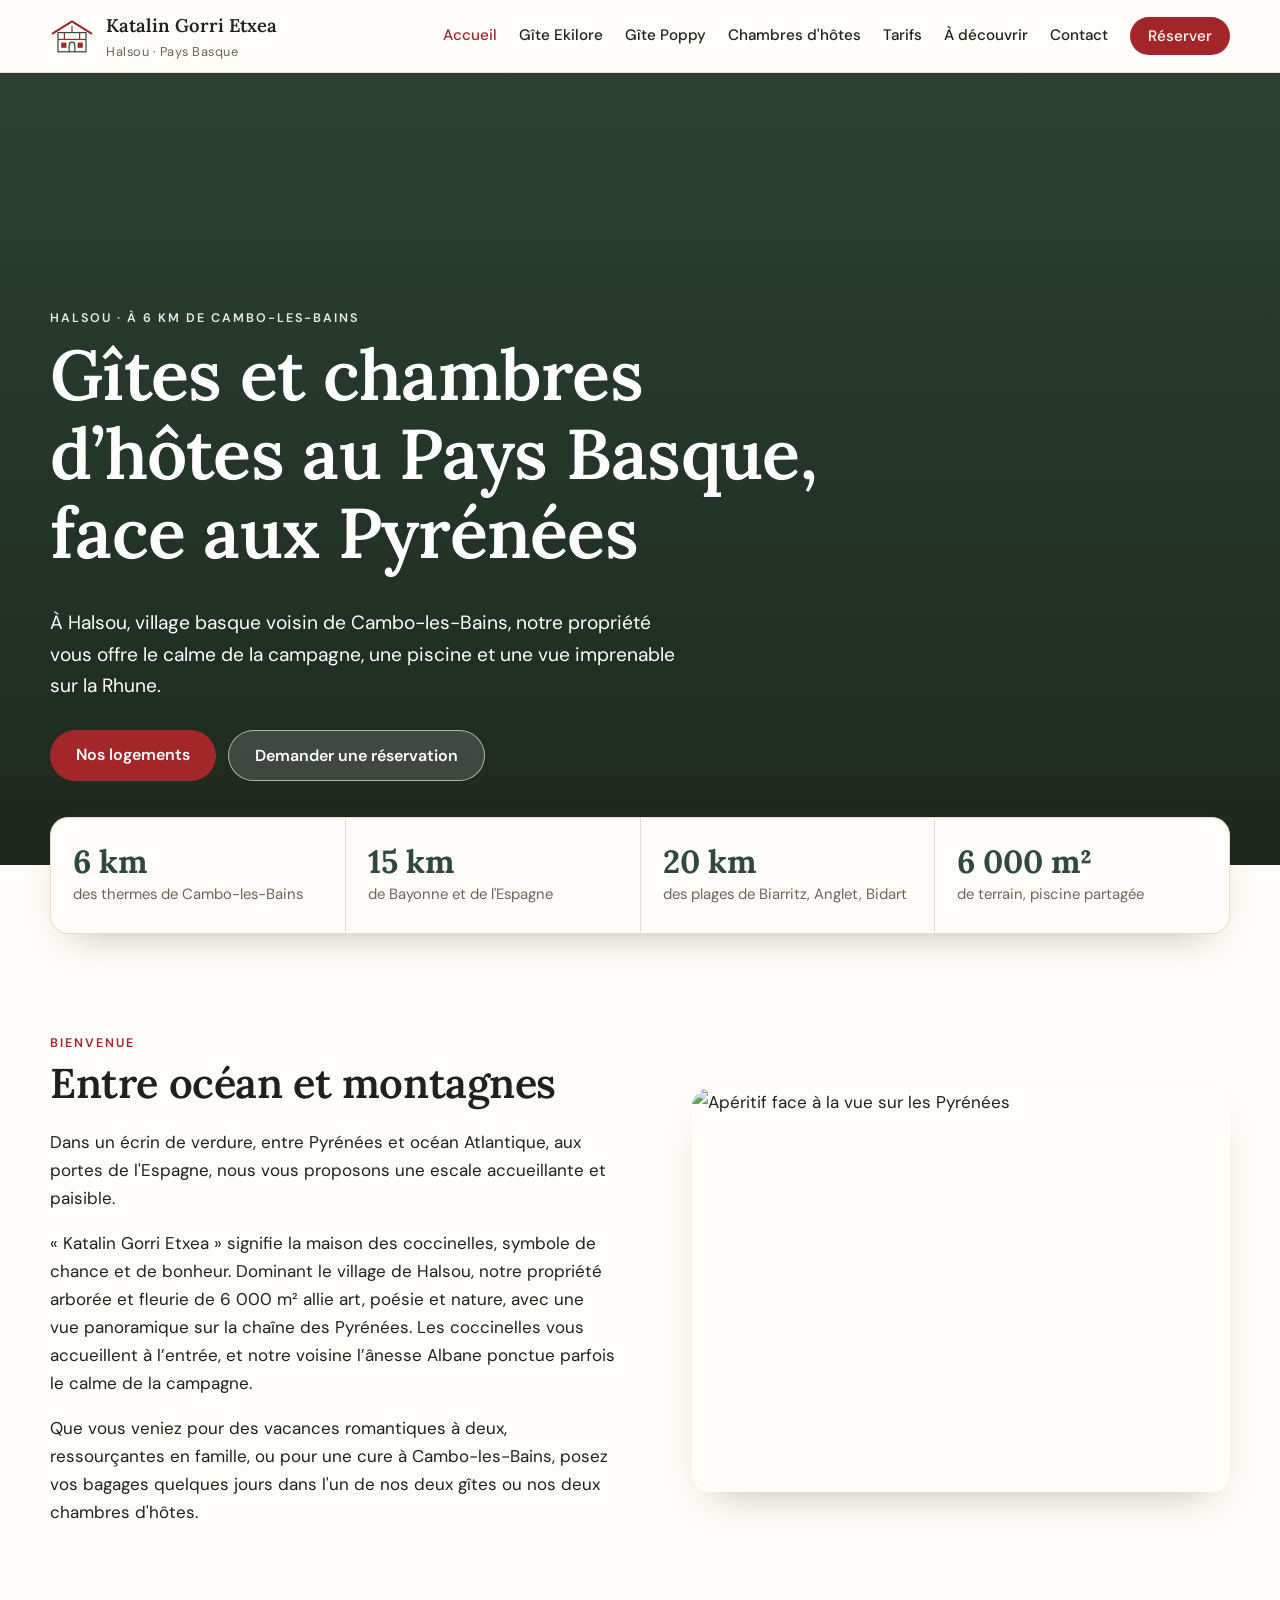
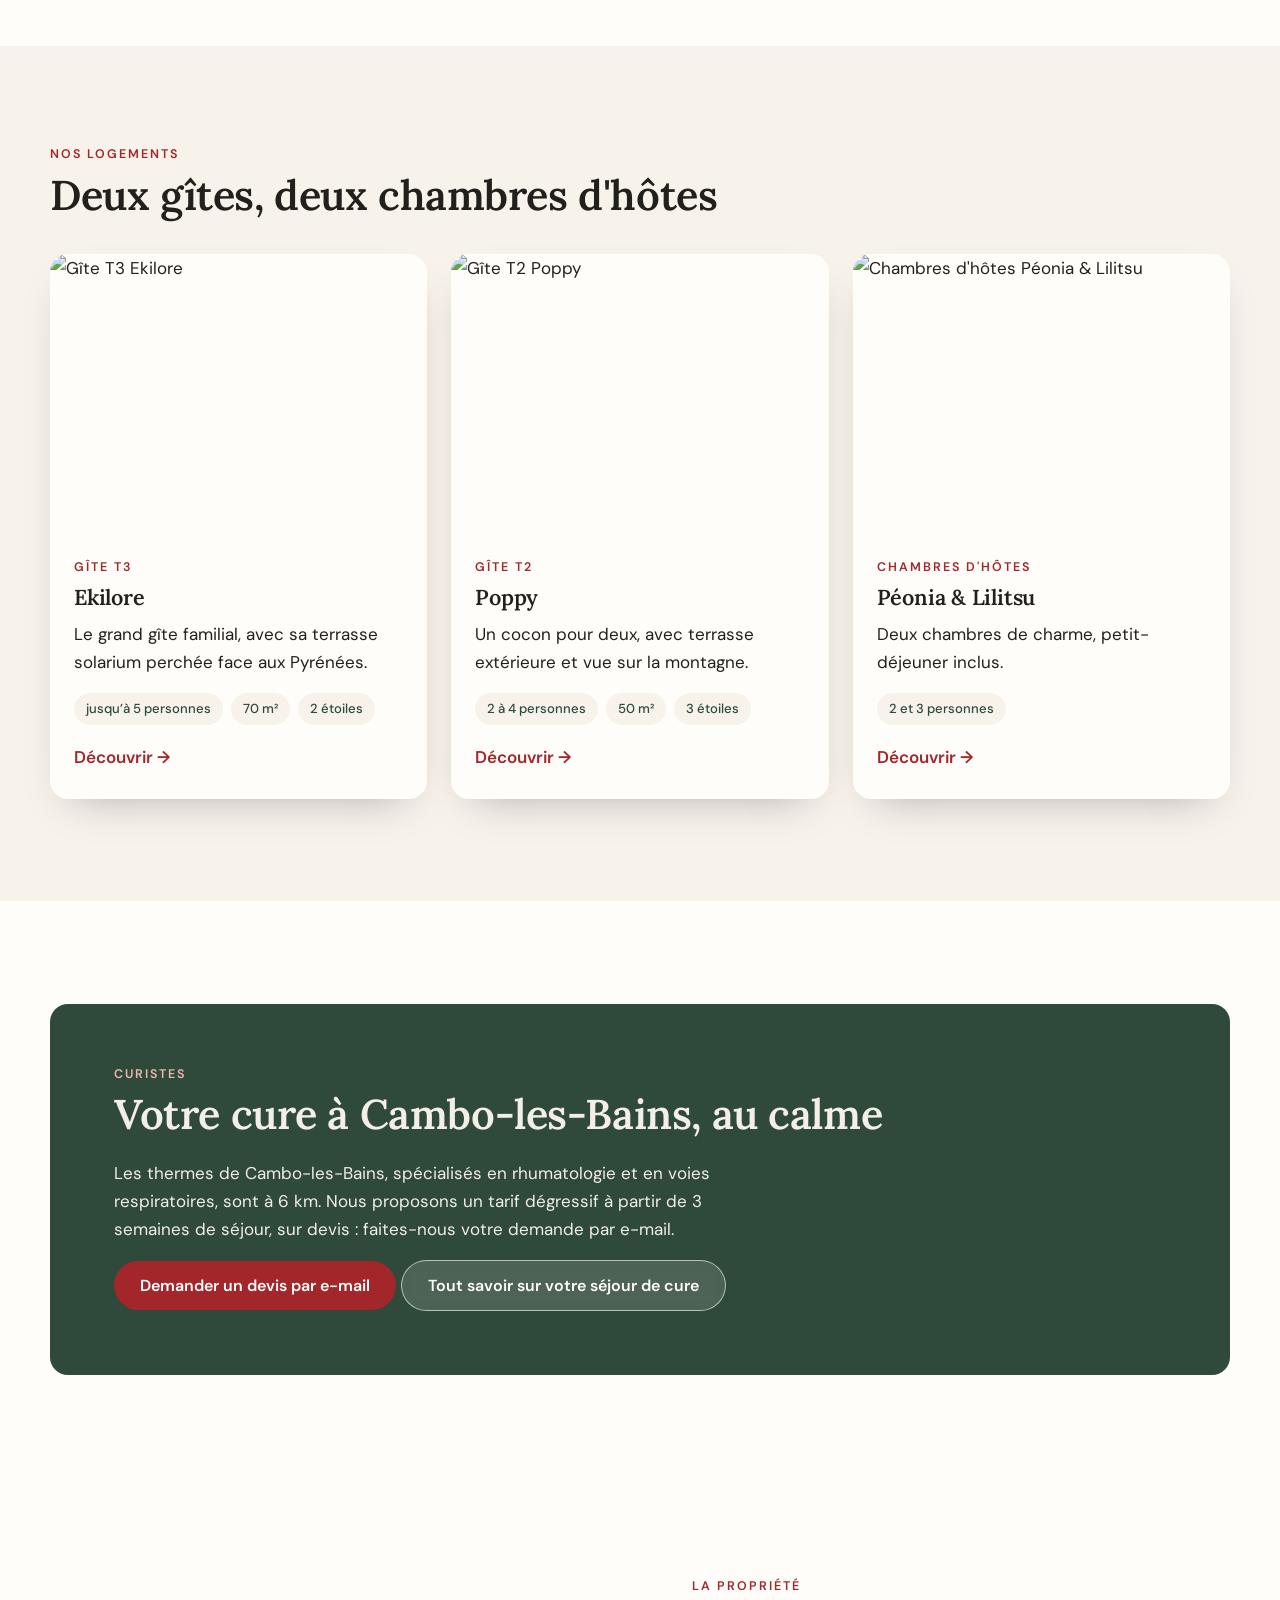
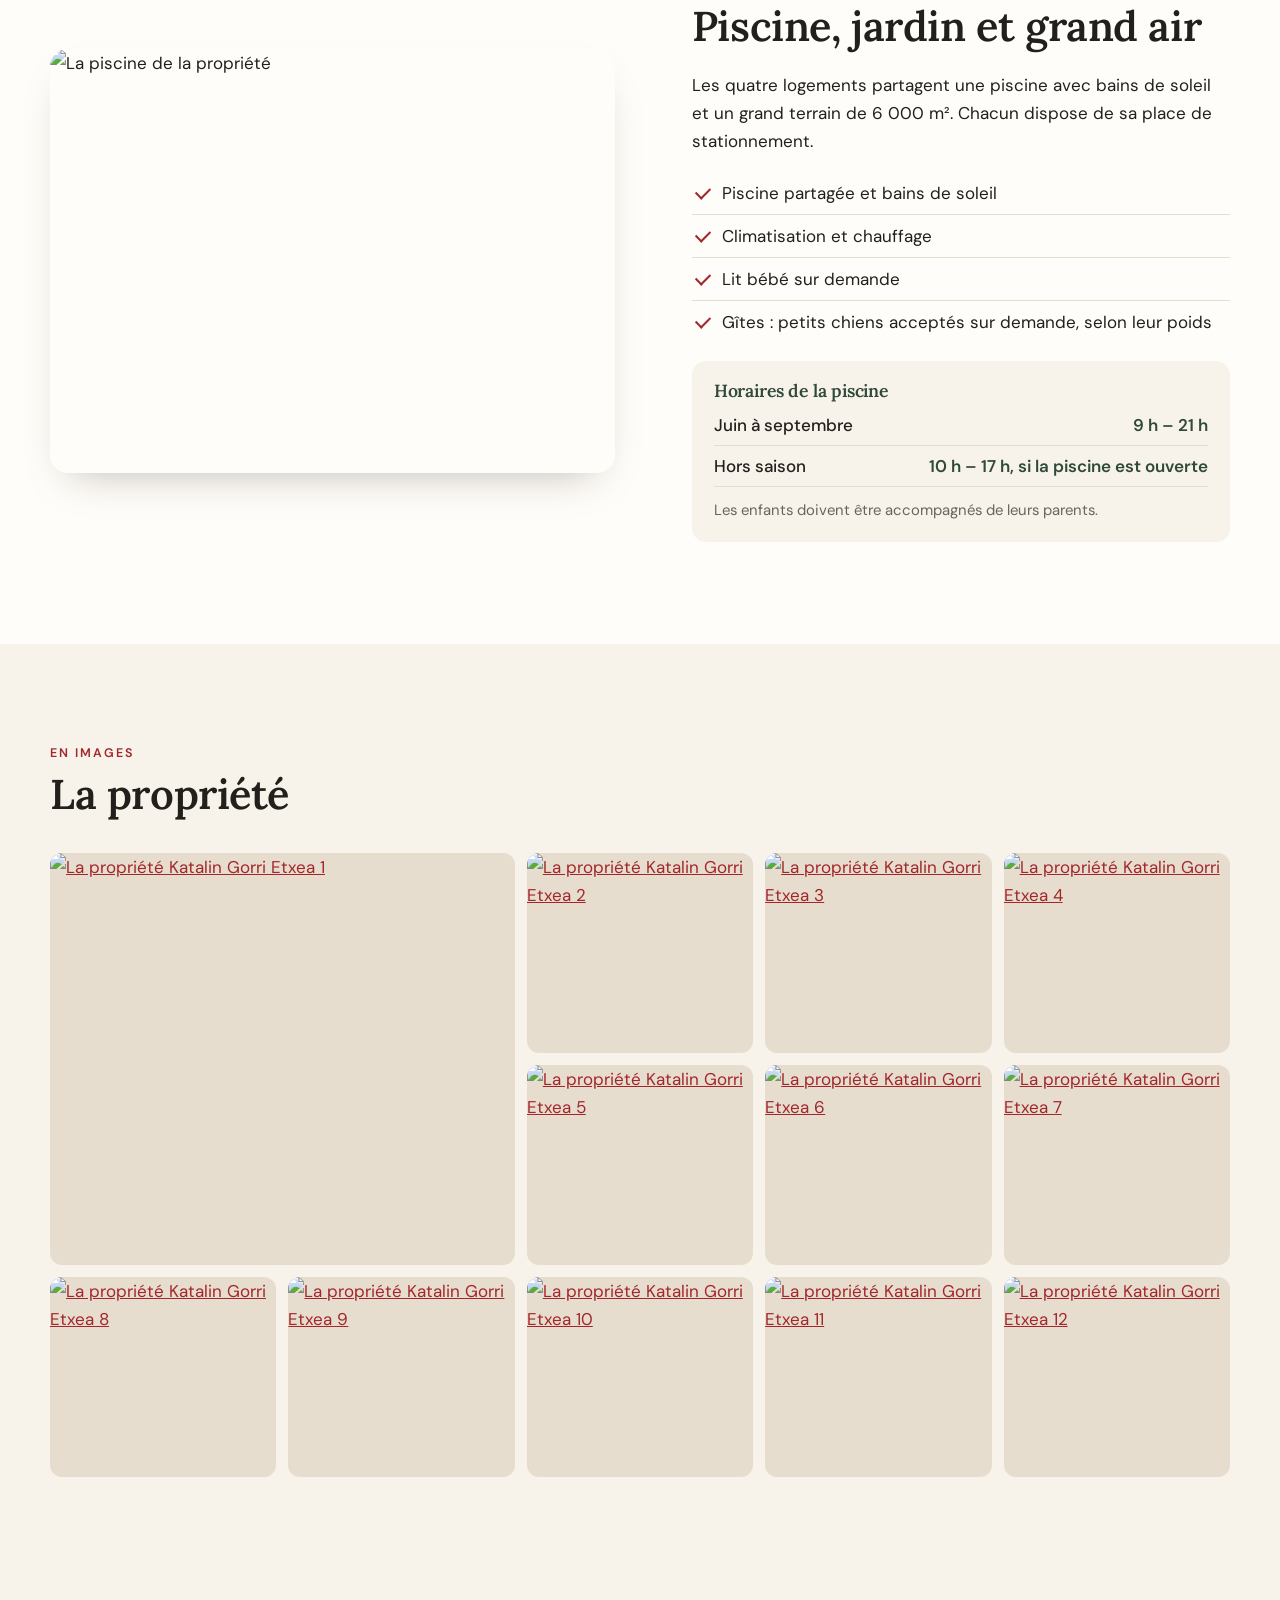
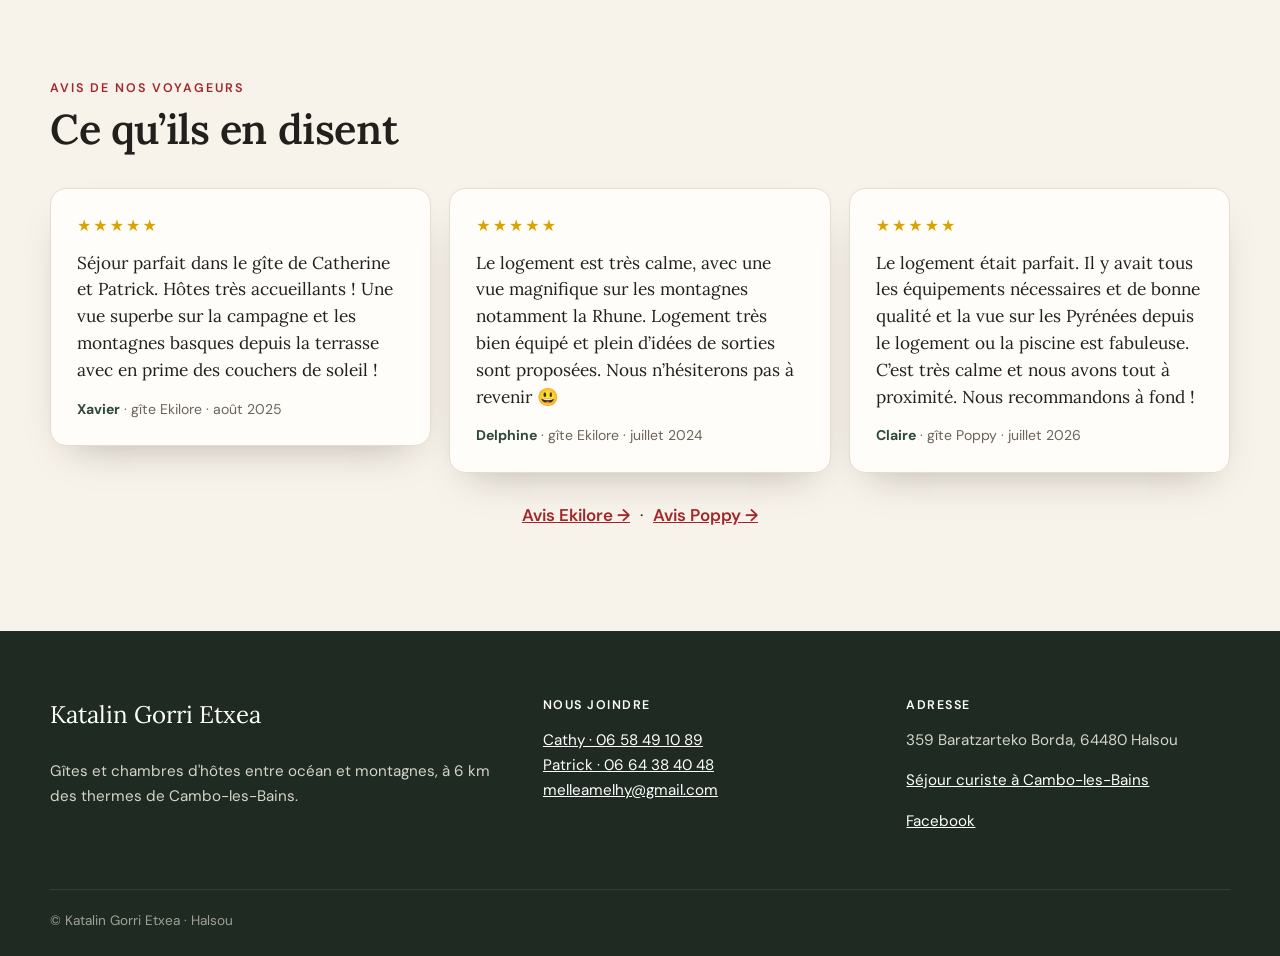
==== index.html @ 740f25e6 "Nouvelles photos Péonia harmonisées Co-Authored-By: Claude Opus 5.5 <noreply@anthropic.com> Claude-S" ====
<!doctype html>
<html lang="fr">
<head>
<meta charset="utf-8">
<meta name="viewport" content="width=device-width, initial-scale=1">
<title>Gîtes et chambres d'hôtes à Halsou, près de Cambo-les-Bains – Katalin Gorri Etxea</title>
<meta name="description" content="2 gîtes (T2 et T3) et 2 chambres d'hôtes avec piscine et vue sur les Pyrénées à Halsou, Pays Basque, à 6 km des thermes de Cambo-les-Bains. Idéal curistes, couples et familles.">
<meta property="og:title" content="Gîtes et chambres d'hôtes à Halsou, près de Cambo-les-Bains – Katalin Gorri Etxea">
<meta property="og:description" content="2 gîtes (T2 et T3) et 2 chambres d'hôtes avec piscine et vue sur les Pyrénées à Halsou, Pays Basque, à 6 km des thermes de Cambo-les-Bains. Idéal curistes, couples et familles.">
<meta property="og:image" content="https://static.wixstatic.com/media/296fe6_9f3aa9b7a44b468bb11a74c111266442.jpg/v1/fill/w_1200,h_630,al_c,q_85,enc_auto/296fe6_9f3aa9b7a44b468bb11a74c111266442.jpg">
<link rel="preconnect" href="https://fonts.googleapis.com">
<link rel="preconnect" href="https://fonts.gstatic.com" crossorigin>
<link href="https://fonts.googleapis.com/css2?family=Lora:wght@400;600&family=DM+Sans:wght@400;500;600&display=swap" rel="stylesheet">
<link rel="stylesheet" href="assets/style.css">
<link rel="icon" href="assets/favicon.svg" type="image/svg+xml">
<link rel="canonical" href="https://katalingorrietxea.com/">
<meta property="og:url" content="https://katalingorrietxea.com/">
<meta property="og:type" content="website">
<meta property="og:locale" content="fr_FR">
<meta property="og:site_name" content="Katalin Gorri Etxea">
<meta name="robots" content="index, follow">
<meta name="geo.region" content="FR-64">
<meta name="geo.placename" content="Halsou">
<script type="application/ld+json">{"@context":"https://schema.org","@graph":[{"@type":"LodgingBusiness","@id":"https://katalingorrietxea.com/#etablissement","name":"Katalin Gorri Etxea","description":"Gîtes et chambres d'hôtes avec piscine partagée et vue sur les Pyrénées à Halsou, Pays Basque, à 6 km des thermes de Cambo-les-Bains.","url":"https://katalingorrietxea.com/","image":"https://static.wixstatic.com/media/296fe6_9f3aa9b7a44b468bb11a74c111266442.jpg","telephone":"+33658491089","email":"melleamelhy@gmail.com","address":{"@type":"PostalAddress","streetAddress":"359 Baratzarteko Borda","postalCode":"64480","addressLocality":"Halsou","addressRegion":"Pyrénées-Atlantiques","addressCountry":"FR"},"priceRange":"70 € – 170 € par nuit","checkinTime":"16:00","checkoutTime":"11:00","petsAllowed":"Gîtes : petits chiens sur demande, selon leur poids. Chambres d’hôtes : animaux non acceptés","smokingAllowed":false,"sameAs":["https://www.facebook.com/giteaupaysbasque/"],"amenityFeature":[{"@type":"LocationFeatureSpecification","name":"Piscine partagée","value":true},{"@type":"LocationFeatureSpecification","name":"Climatisation","value":true},{"@type":"LocationFeatureSpecification","name":"Stationnement gratuit","value":true},{"@type":"LocationFeatureSpecification","name":"Vue sur les Pyrénées","value":true}]}]}</script>
<script id="wix-site-script" src="https://manage.wix.com/_api/headless-business-setup/v1/headless-business/site-script.js" data-client-id="5a7dc7fc-a27f-476a-bffc-e3074662a03a" async></script></head>
<body>
<header class="site-header">
  <div class="wrap header-inner">
    <a class="brand" href="index.html"><img class="brand-mark" src="assets/logo-maison.svg" alt="" width="44" height="38"><span><strong>Katalin Gorri Etxea</strong><small>Halsou · Pays Basque</small></span></a>
    <button class="menu-toggle" aria-expanded="false" aria-controls="nav">Menu</button>
    <nav id="nav" class="nav"><a href="index.html" aria-current=page>Accueil</a><a href="ekilore.html">Gîte Ekilore</a><a href="poppy.html">Gîte Poppy</a><a href="chambres-d-hotes.html">Chambres d&#x27;hôtes</a><a href="tarifs.html">Tarifs</a><a href="visiter.html">À découvrir</a><a href="contact.html">Contact</a><a class="btn btn-small" href="contact.html#reserver">Réserver</a></nav>
  </div>
</header>
<main>

<section class="hero" style="--hero:url('https://static.wixstatic.com/media/296fe6_9f3aa9b7a44b468bb11a74c111266442.jpg/v1/fill/w_2400,h_1400,al_c,q_85,enc_auto/296fe6_9f3aa9b7a44b468bb11a74c111266442.jpg')">
  <div class="hero-inner wrap">
    <p class="eyebrow light">Halsou · à 6 km de Cambo-les-Bains</p>
    <h1>Gîtes et chambres d’hôtes au Pays Basque, face aux Pyrénées</h1>
    <p class="lead">À Halsou, village basque voisin de Cambo-les-Bains, notre propriété vous offre le calme de la campagne, une piscine et une vue imprenable sur la Rhune.</p>
    <div class="hero-actions"><a class="btn" href="#logements">Nos logements</a><a class="btn btn-ghost" href="contact.html#reserver">Demander une réservation</a></div>
  </div>
</section>

<section class="facts wrap" aria-label="En bref">
  <div><strong>6 km</strong><span>des thermes de Cambo-les-Bains</span></div>
  <div><strong>15 km</strong><span>de Bayonne et de l'Espagne</span></div>
  <div><strong>20 km</strong><span>des plages de Biarritz, Anglet, Bidart</span></div>
  <div><strong>6 000 m²</strong><span>de terrain, piscine partagée</span></div>
</section>

<section class="section wrap split">
  <div>
    <p class="eyebrow">Bienvenue</p>
    <h2>Entre océan et montagnes</h2>
    <p>Dans un écrin de verdure, entre Pyrénées et océan Atlantique, aux portes de l'Espagne, nous vous proposons une escale accueillante et paisible.</p>
    <p>« Katalin Gorri Etxea » signifie la maison des coccinelles, symbole de chance et de bonheur. Dominant le village de Halsou, notre propriété arborée et fleurie de 6 000 m² allie art, poésie et nature, avec une vue panoramique sur la chaîne des Pyrénées. Les coccinelles vous accueillent à l’entrée, et notre voisine l’ânesse Albane ponctue parfois le calme de la campagne.</p>
    <p>Que vous veniez pour des vacances romantiques à deux, ressourçantes en famille, ou pour une cure à Cambo-les-Bains, posez vos bagages quelques jours dans l'un de nos deux gîtes ou nos deux chambres d'hôtes.</p>
  </div>
  <figure class="framed"><img src="https://static.wixstatic.com/media/296fe6_022b25d7b9314ae6ab5f9e20cf169c8e.jpg/v1/fill/w_1000,h_760,al_c,q_85,enc_auto/296fe6_022b25d7b9314ae6ab5f9e20cf169c8e.jpg" alt="Apéritif face à la vue sur les Pyrénées" loading="lazy"></figure>
</section>

<section class="section tint" id="logements">
  <div class="wrap">
    <div class="section-head"><p class="eyebrow">Nos logements</p><h2>Deux gîtes, deux chambres d'hôtes</h2></div>
    <div class="cards">
<a class="card" href="ekilore.html">
  <div class="card-img"><img src="https://static.wixstatic.com/media/296fe6_5349395838cb400aa2516379c0de4d47~mv2.png/v1/fill/w_900,h_680,al_c,q_85,enc_auto/ekilore.jpg" alt="Gîte T3 Ekilore" loading="lazy"></div>
  <div class="card-body">
    <p class="eyebrow">Gîte T3</p>
    <h3>Ekilore</h3>
    <p>Le grand gîte familial, avec sa terrasse solarium perchée face aux Pyrénées.</p>
    <ul class="chips"><li>jusqu’à 5 personnes</li><li>70 m²</li><li>2 étoiles</li></ul>
    <span class="link-arrow">Découvrir</span>
  </div>
</a>
<a class="card" href="poppy.html">
  <div class="card-img"><img src="https://static.wixstatic.com/media/296fe6_b571f3469a8e4061861e7ef65bbf5220~mv2_d_3264_1836_s_2.jpg/v1/fill/w_900,h_680,al_c,q_85,enc_auto/296fe6_b571f3469a8e4061861e7ef65bbf5220~mv2_d_3264_1836_s_2.jpg" alt="Gîte T2 Poppy" loading="lazy"></div>
  <div class="card-body">
    <p class="eyebrow">Gîte T2</p>
    <h3>Poppy</h3>
    <p>Un cocon pour deux, avec terrasse extérieure et vue sur la montagne.</p>
    <ul class="chips"><li>2 à 4 personnes</li><li>50 m²</li><li>3 étoiles</li></ul>
    <span class="link-arrow">Découvrir</span>
  </div>
</a>
<a class="card" href="chambres-d-hotes.html">
  <div class="card-img"><img src="https://static.wixstatic.com/media/296fe6_31fca8ec7de94b82bc424af1eae79cbd~mv2.jpg/v1/fill/w_900,h_680,al_c,q_85,enc_auto/peonia.jpg" alt="Chambres d&#x27;hôtes Péonia &amp; Lilitsu" loading="lazy"></div>
  <div class="card-body">
    <p class="eyebrow">Chambres d&#x27;hôtes</p>
    <h3>Péonia &amp; Lilitsu</h3>
    <p>Deux chambres de charme, petit-déjeuner inclus.</p>
    <ul class="chips"><li>2 et 3 personnes</li></ul>
    <span class="link-arrow">Découvrir</span>
  </div>
</a></div>
  </div>
</section>

<section class="section wrap curistes">
  <div>
    <p class="eyebrow">Curistes</p>
    <h2>Votre cure à Cambo-les-Bains, au calme</h2>
    <p>Les thermes de Cambo-les-Bains, spécialisés en rhumatologie et en voies respiratoires, sont à 6 km. Nous proposons un tarif dégressif à partir de 3 semaines de séjour, sur devis : faites-nous votre demande par e-mail.</p>
    <a class="btn" href="mailto:melleamelhy@gmail.com?subject=Demande%20de%20devis%20curiste&body=Bonjour%2C%0A%0AJe%20souhaite%20un%20devis%20pour%20un%20s%C3%A9jour%20de%20cure%20%C3%A0%20Cambo-les-Bains.%0ALogement%20souhait%C3%A9%20%3A%0ADates%20%3A%0ANombre%20de%20personnes%20%3A%0A%0AMerci%2C%0A">Demander un devis par e-mail</a> <a class="btn btn-ghost" href="curistes.html">Tout savoir sur votre séjour de cure</a>
  </div>
</section>

<section class="section wrap split reverse">
  <figure class="framed"><img src="https://static.wixstatic.com/media/296fe6_fe51626fd1994de0acdd5ce600449810.jpg/v1/fill/w_1000,h_760,al_c,q_85,enc_auto/296fe6_fe51626fd1994de0acdd5ce600449810.jpg" alt="La piscine de la propriété" loading="lazy"></figure>
  <div>
    <p class="eyebrow">La propriété</p>
    <h2>Piscine, jardin et grand air</h2>
    <p>Les quatre logements partagent une piscine avec bains de soleil et un grand terrain de 6 000 m². Chacun dispose de sa place de stationnement.</p>
    <ul class="ticks"><li>Piscine partagée et bains de soleil</li><li>Climatisation et chauffage</li><li>Lit bébé sur demande</li><li>Gîtes : petits chiens acceptés sur demande, selon leur poids</li></ul><div class="pool-hours"><h3>Horaires de la piscine</h3><dl><div><dt>Juin à septembre</dt><dd>9 h – 21 h</dd></div><div><dt>Hors saison</dt><dd>10 h – 17 h, si la piscine est ouverte</dd></div></dl><p>Les enfants doivent être accompagnés de leurs parents.</p></div>
  </div>
</section>

<section class="section tint">
  <div class="wrap">
    <div class="section-head"><p class="eyebrow">En images</p><h2>La propriété</h2></div>
    <div class="gallery" data-alt="La propriété Katalin Gorri Etxea" data-ids="9f3aa9b7a44b468bb11a74c111266442.jpg bb9e10ee93f145ba8f422be8c622d075.jpg fe51626fd1994de0acdd5ce600449810.jpg 022b25d7b9314ae6ab5f9e20cf169c8e.jpg ba79c217d8bb44a2bcadd54d70fe613b.jpg 5ef24d83daa34505a096cc7307ca32fe.jpg 0e16771a4b5f4086b3e6eb5cce9d73bd.jpg e1a767b8722c46fab213ea5e53106079.jpg a86a0bd6938c435097227e18d6f07094.jpg 0660a6e9d21144188d92a30a6ba77f63.jpg 4d6a3dd829424683bbed1e88e2e6ec81.jpg 7918c06ab15a44df88eda4333ff03c17.jpg"></div>
  </div>
</section>

<section class="section tint">
  <div class="wrap">
    <div class="section-head"><p class="eyebrow">Avis de nos voyageurs</p><h2>Ce qu’ils en disent</h2></div>
    <div class="reviews">
      <figure class="review"><div class="stars" aria-label="5 étoiles sur 5">★★★★★</div><blockquote>Séjour parfait dans le gîte de Catherine et Patrick. Hôtes très accueillants ! Une vue superbe sur la campagne et les montagnes basques depuis la terrasse avec en prime des couchers de soleil !</blockquote><figcaption><strong>Xavier</strong> · gîte Ekilore · août 2025</figcaption></figure>
      <figure class="review"><div class="stars" aria-label="5 étoiles sur 5">★★★★★</div><blockquote>Le logement est très calme, avec une vue magnifique sur les montagnes notamment la Rhune. Logement très bien équipé et plein d’idées de sorties sont proposées. Nous n’hésiterons pas à revenir 😃</blockquote><figcaption><strong>Delphine</strong> · gîte Ekilore · juillet 2024</figcaption></figure>
      <figure class="review"><div class="stars" aria-label="5 étoiles sur 5">★★★★★</div><blockquote>Le logement était parfait. Il y avait tous les équipements nécessaires et de bonne qualité et la vue sur les Pyrénées depuis le logement ou la piscine est fabuleuse. C’est très calme et nous avons tout à proximité. Nous recommandons à fond !</blockquote><figcaption><strong>Claire</strong> · gîte Poppy · juillet 2026</figcaption></figure>
    </div>
    <p class="center-link"><a class="link-arrow" href="ekilore.html#avis">Avis Ekilore</a> &nbsp;·&nbsp; <a class="link-arrow" href="poppy.html#avis">Avis Poppy</a></p>
  </div>
</section>

</main>
<footer class="site-footer">
  <div class="wrap footer-grid">
    <div>
      <p class="footer-brand">Katalin Gorri Etxea</p>
      <p>Gîtes et chambres d'hôtes entre océan et montagnes, à 6 km des thermes de Cambo-les-Bains.</p>
    </div>
    <div>
      <p class="footer-title">Nous joindre</p>
      <ul class="plain"><li><a href="tel:+33658491089">Cathy · 06 58 49 10 89</a></li><li><a href="tel:+33664384048">Patrick · 06 64 38 40 48</a></li><li><a href="mailto:melleamelhy@gmail.com">melleamelhy@gmail.com</a></li></ul>
    </div>
    <div>
      <p class="footer-title">Adresse</p>
      <p>359 Baratzarteko Borda, 64480 Halsou</p>
      <p><a href="curistes.html">Séjour curiste à Cambo-les-Bains</a></p>
      <p><a href="https://www.facebook.com/giteaupaysbasque/" rel="noopener" target="_blank">Facebook</a></p>
    </div>
  </div>
  <div class="wrap footer-bottom">© Katalin Gorri Etxea · Halsou</div>
</footer>
<div class="lightbox" hidden><button class="lb-close" aria-label="Fermer">×</button><button class="lb-prev" aria-label="Photo précédente">‹</button><img alt=""><button class="lb-next" aria-label="Photo suivante">›</button><p class="lb-count"></p></div>
<script src="assets/site.js?v=3"></script>
</body>
</html>
---- assets/style.css ----
:root{
  --cream:#f7f2ea; --paper:#fffdf9; --ink:#22201c; --muted:#6b645a;
  --red:#a3262a; --red-dark:#7f1b1f; --green:#2f4a3a; --line:#e6ddcf;
  --radius:18px; --shadow:0 18px 40px -22px rgba(40,30,20,.35);
  --serif:"Lora",Georgia,serif; --sans:"DM Sans",system-ui,sans-serif;
}
*{box-sizing:border-box}
html{scroll-behavior:smooth}
body{margin:0;background:var(--paper);color:var(--ink);font:17px/1.65 var(--sans);-webkit-font-smoothing:antialiased}
img{max-width:100%;display:block}
a{color:var(--red)}
h1,h2,h3{font-family:var(--serif);font-weight:600;line-height:1.12;letter-spacing:-.01em;margin:0 0 .5em}
h1{font-size:clamp(2.4rem,6vw,4.4rem)}
h2{font-size:clamp(1.8rem,3.6vw,2.6rem)}
h3{font-size:1.35rem}
p{margin:0 0 1em}
.wrap{width:min(1180px,100% - 32px);margin-inline:auto}
.narrow{max-width:780px}
.section{padding:clamp(56px,8vw,104px) 0}
.section.wrap{padding-inline:0}
.tint{background:var(--cream)}
.eyebrow{font:600 .78rem/1 var(--sans);text-transform:uppercase;letter-spacing:.16em;color:var(--red);margin-bottom:.9em}
.eyebrow.light{color:#fff;opacity:.9}
.lead{font-size:1.2rem;max-width:640px}
.lead.dark{font-family:var(--serif);font-size:clamp(1.25rem,2.4vw,1.6rem);line-height:1.45;color:var(--green)}
.muted{color:var(--muted)}

/* header */
.site-header{position:sticky;top:0;z-index:50;background:rgba(255,253,249,.92);backdrop-filter:blur(10px);border-bottom:1px solid var(--line)}
.header-inner{display:flex;align-items:center;justify-content:space-between;gap:16px;min-height:72px}
.brand{display:flex;align-items:center;gap:12px;text-decoration:none;color:var(--ink)}
.brand strong{display:block;font-family:var(--serif);font-size:1.15rem;font-weight:600}
.brand small{display:block;color:var(--muted);font-size:.8rem;letter-spacing:.04em}
.brand-mark{width:44px;height:38px;flex:none;display:block}
.nav{display:flex;align-items:center;gap:22px}
.nav a{color:var(--ink);text-decoration:none;font-weight:500;font-size:.95rem}
.nav a[aria-current]{color:var(--red)}
.nav a:hover{color:var(--red)}
.menu-toggle{display:none;border:1px solid var(--line);background:var(--paper);border-radius:999px;padding:8px 16px;font:500 .95rem var(--sans);color:var(--ink)}
@media (max-width:980px){
  .menu-toggle{display:block}
  .nav{position:absolute;left:0;right:0;top:100%;flex-direction:column;align-items:stretch;gap:0;background:var(--paper);border-bottom:1px solid var(--line);padding:8px 16px 18px;display:none}
  .nav.open{display:flex}
  .nav a{padding:12px 4px;border-bottom:1px solid var(--line)}
  .nav .btn{margin-top:12px;text-align:center;border:0}
}

/* buttons */
.btn{display:inline-block;background:var(--red);color:#fff;text-decoration:none;font-weight:600;padding:14px 26px;border-radius:999px;border:0;cursor:pointer;font:600 1rem var(--sans);transition:background .2s,transform .2s}
.btn:hover{background:var(--red-dark);transform:translateY(-1px)}
.btn-small{padding:9px 18px;font-size:.9rem;color:#fff!important}
.btn-ghost{background:rgba(255,255,255,.14);border:1px solid rgba(255,255,255,.6);backdrop-filter:blur(4px)}
.btn-ghost:hover{background:rgba(255,255,255,.26)}
.btn-outline{background:transparent;color:var(--red);border:1.5px solid var(--red)}
.btn-outline:hover{background:var(--red);color:#fff}
.hero-actions{display:flex;flex-wrap:wrap;gap:12px;margin-top:28px}
.link-arrow{font-weight:600;color:var(--red)}
.link-arrow::after{content:" →"}

/* hero */
.hero,.page-hero{position:relative;color:#fff;background:var(--green) var(--hero) center/cover no-repeat}
.hero::before,.page-hero::before{content:"";position:absolute;inset:0;background:linear-gradient(180deg,rgba(20,18,14,.15),rgba(20,18,14,.62))}
.hero-inner,.page-hero .wrap{position:relative}
.hero{min-height:min(88vh,820px);display:flex;align-items:flex-end}
.hero-inner{padding:120px 0 84px}
.hero h1{max-width:820px}
.page-hero{min-height:52vh;display:flex;align-items:flex-end;padding:120px 0 56px}
.page-hero.short{min-height:38vh}

/* facts */
.facts{display:grid;grid-template-columns:repeat(4,1fr);gap:1px;background:var(--line);border:1px solid var(--line);border-radius:var(--radius);overflow:hidden;margin-top:-48px;position:relative;box-shadow:var(--shadow)}
.facts div{background:var(--paper);padding:26px 22px}
.facts strong{display:block;font-family:var(--serif);font-size:2rem;color:var(--green);line-height:1.1}
.facts span{color:var(--muted);font-size:.93rem}
@media (max-width:760px){.facts{grid-template-columns:1fr 1fr;margin-top:-32px}}

/* split */
.split{display:grid;grid-template-columns:1.05fr 1fr;gap:clamp(32px,6vw,80px);align-items:center}
.split.top{align-items:start}
.split.reverse>:first-child{order:0}
@media (max-width:860px){.split{grid-template-columns:1fr}}
.framed{margin:0;border-radius:var(--radius);overflow:hidden;box-shadow:var(--shadow)}
.framed img{width:100%;aspect-ratio:4/3;object-fit:cover}

/* cards */
.section-head{margin-bottom:36px;max-width:680px}
.cards{display:grid;grid-template-columns:repeat(3,1fr);gap:24px}
@media (max-width:960px){.cards{grid-template-columns:1fr}}
.card{display:flex;flex-direction:column;background:var(--paper);border-radius:var(--radius);overflow:hidden;text-decoration:none;color:var(--ink);box-shadow:var(--shadow);transition:transform .25s}
.card:hover{transform:translateY(-4px)}
.card-img{overflow:hidden}
.card-img img{width:100%;aspect-ratio:4/3;object-fit:cover;transition:transform .6s}
.card:hover .card-img img{transform:scale(1.04)}
.card-body{padding:24px 24px 28px;display:flex;flex-direction:column;flex:1}
.card-body .link-arrow{margin-top:auto}
.chips{list-style:none;padding:0;margin:0 0 18px;display:flex;flex-wrap:wrap;gap:8px}
.chips li{font-size:.82rem;font-weight:500;padding:5px 12px;border-radius:999px;background:var(--cream);color:var(--green)}
.chips.light li{background:rgba(255,255,255,.18);color:#fff;border:1px solid rgba(255,255,255,.35)}

/* lists */
.ticks{list-style:none;padding:0;margin:0 0 1em}
.ticks li{position:relative;padding:7px 0 7px 30px;border-bottom:1px solid var(--line)}
.ticks li:last-child{border-bottom:0}
.ticks li::before{content:"";position:absolute;left:4px;top:15px;width:12px;height:7px;border-left:2px solid var(--red);border-bottom:2px solid var(--red);transform:rotate(-45deg)}
.ticks.cols{columns:2;column-gap:40px}
.ticks.small li{font-size:.92rem;color:var(--muted);border:0;padding-top:3px;padding-bottom:3px}
@media (max-width:640px){.ticks.cols{columns:1}}
.plain{list-style:none;padding:0;margin:0}
.panel{background:var(--cream);border-radius:var(--radius);padding:clamp(24px,4vw,40px)}
.panel.center{text-align:center;max-width:680px;margin-inline:auto}

/* gallery */
.gallery{display:grid;grid-template-columns:repeat(auto-fill,minmax(200px,1fr));grid-auto-rows:170px;gap:12px}
.g-item{display:block;border-radius:12px;overflow:hidden;background:var(--line)}
.g-item img{width:100%;height:100%;object-fit:cover;transition:transform .5s,opacity .3s}
.g-item:hover img{transform:scale(1.05)}
@media (min-width:900px){.gallery{grid-auto-rows:200px}.gallery .g-item:first-child{grid-column:span 2;grid-row:span 2}}
@media (max-width:520px){.gallery{grid-template-columns:1fr 1fr;grid-auto-rows:130px;gap:8px}}
.lightbox{position:fixed;inset:0;z-index:100;background:rgba(15,13,10,.94);display:flex;align-items:center;justify-content:center}
.lightbox[hidden]{display:none}
.lightbox img{max-width:min(92vw,1600px);max-height:86vh;border-radius:8px}
.lightbox button{position:absolute;background:rgba(255,255,255,.1);color:#fff;border:0;width:52px;height:52px;border-radius:50%;font-size:2rem;line-height:1;cursor:pointer}
.lightbox button:hover{background:rgba(255,255,255,.22)}
.lb-close{top:18px;right:18px}.lb-prev{left:18px}.lb-next{right:18px}
.lb-count{position:absolute;bottom:14px;left:0;right:0;text-align:center;color:#ddd;font-size:.9rem;margin:0}

/* rooms */
.rooms{display:grid;gap:40px;padding-bottom:20px}
.room{display:grid;grid-template-columns:1fr 1fr;gap:clamp(24px,5vw,64px);align-items:center}
.room img{border-radius:var(--radius);aspect-ratio:4/3;object-fit:cover;width:100%;box-shadow:var(--shadow)}
.room:nth-child(even) img{order:2}
@media (max-width:860px){.room{grid-template-columns:1fr}.room:nth-child(even) img{order:0}}

/* tarifs */
.table-wrap{overflow-x:auto;border-radius:var(--radius);border:1px solid var(--line)}
.prices{width:100%;border-collapse:collapse;min-width:560px;background:var(--paper)}
.prices th,.prices td{padding:16px 18px;text-align:left;border-bottom:1px solid var(--line)}
.prices thead th{background:var(--green);color:#fff;font-weight:600;font-size:.9rem}
.prices tbody th{font-family:var(--serif);font-size:1.1rem}
.prices tbody tr:last-child>*{border-bottom:0}
.conds{display:grid;grid-template-columns:repeat(auto-fill,minmax(260px,1fr));gap:18px}
.cond{background:var(--paper);border-radius:14px;padding:22px 24px}
.cond h3{font-size:1.1rem;color:var(--green)}
.cond p{margin:0;color:var(--muted);font-size:.96rem}

/* visiter */
.spots{display:grid;grid-template-columns:repeat(auto-fill,minmax(300px,1fr));gap:18px}
.spot{border:1px solid var(--line);border-radius:14px;padding:24px 26px;background:var(--paper)}
.spot p:last-child{margin:0;color:var(--muted)}

/* curistes */
.curistes{background:var(--green);color:#f3efe6;border-radius:var(--radius);padding:clamp(32px,6vw,64px)!important;margin-block:clamp(56px,8vw,104px)}
.curistes .eyebrow{color:#e9b9b2}
.curistes p{max-width:640px}

/* form */
.form{display:grid;gap:16px}
.form label{display:grid;gap:6px;font-weight:500;font-size:.92rem}
.form input,.form select,.form textarea{font:inherit;padding:12px 14px;border:1px solid var(--line);border-radius:10px;background:#fff;color:var(--ink);width:100%}
.form input:focus,.form select:focus,.form textarea:focus{outline:2px solid var(--red);outline-offset:1px;border-color:transparent}
.form .row{display:grid;grid-template-columns:1fr 1fr;gap:14px}
.check{display:flex;align-items:center;gap:10px;font-weight:400}
.check input{width:auto}
.form .btn{justify-self:start}
@media (max-width:520px){.form .row{grid-template-columns:1fr}}
.contact-line{display:flex;justify-content:space-between;gap:12px;flex-wrap:wrap;padding:12px 0;border-bottom:1px solid var(--line);color:var(--ink);text-decoration:none}
.contact-line span{color:var(--muted)}
.contact-line strong{color:var(--red);word-break:break-all}
.panel h3+p,.panel h3{margin-top:0}
.panel .contact-line+h3{margin-top:28px}
.map{width:100%;height:260px;border:0;border-radius:12px;margin-top:6px}

/* footer */
.site-footer{background:#1e2a22;color:#d8d3c8;padding:64px 0 24px;font-size:.95rem}
.site-footer a{color:#fff}
.footer-grid{display:grid;grid-template-columns:1.4fr 1fr 1fr;gap:40px}
.footer-brand{font-family:var(--serif);font-size:1.5rem;color:#fff}
.footer-title{font-weight:600;color:#fff;text-transform:uppercase;letter-spacing:.12em;font-size:.78rem}
.footer-bottom{border-top:1px solid rgba(255,255,255,.12);margin-top:40px;padding-top:20px;font-size:.85rem;opacity:.7}
@media (max-width:760px){.footer-grid{grid-template-columns:1fr}}
.tarif-block{margin-bottom:56px}
.tarif-head{margin-bottom:22px}
.tarif-block .btn{margin-top:24px}
.prices td:nth-child(2),.prices td:nth-child(3){font-weight:600;color:var(--green);white-space:nowrap}
.prices td:last-child{color:var(--muted);font-size:.92rem}
@media (max-width:600px){
  .table-wrap{border:0;overflow:visible}
  .prices{min-width:0;background:none}
  .prices thead{display:none}
  .prices tr{display:grid;grid-template-columns:1fr 1fr 1fr;background:var(--paper);border:1px solid var(--line);border-radius:12px;margin-bottom:10px;padding:12px 14px;gap:4px 10px}
  .prices th,.prices td{padding:0;border:0!important}
  .prices tbody th{grid-column:1/-1;margin-bottom:6px}
  .prices td::before{content:attr(data-label);display:block;font-size:.72rem;font-weight:500;color:var(--muted);text-transform:uppercase;letter-spacing:.06em}
}
.simu-wrap{display:grid;grid-template-columns:1fr 1fr;gap:clamp(24px,5vw,56px);align-items:start;margin-bottom:72px}
@media (max-width:860px){.simu-wrap{grid-template-columns:1fr}}
.simu h2{margin-bottom:.2em}
.small{font-size:.88rem}
.simu-total{display:flex;justify-content:space-between;align-items:baseline;gap:12px;flex-wrap:wrap;border-bottom:1px solid var(--line);padding-bottom:14px;margin-bottom:12px}
.simu-total span{color:var(--muted)}
.simu-total strong{font-family:var(--serif);font-size:2.4rem;color:var(--green);line-height:1}
.simu-warn{background:#fbe9e7;color:var(--red-dark);border-radius:10px;padding:10px 14px;font-size:.93rem}
.simu-detail{margin:6px 0 14px}
.simu-detail summary{cursor:pointer;font-weight:500;color:var(--red)}
.simu-detail ul{list-style:none;padding:0;margin:10px 0 0;max-height:260px;overflow:auto}
.simu-detail li{display:flex;justify-content:space-between;padding:6px 0;border-bottom:1px solid var(--line);font-size:.93rem}
.simu-detail em{font-style:normal;font-size:.75rem;background:var(--paper);color:var(--red);padding:2px 8px;border-radius:999px;margin-left:6px}
.simu-result .btn{margin-top:8px}
@media (max-width:600px){.prices,.prices tbody{display:block;width:100%}}
.simu-ok{background:#e7f0ea;color:var(--green);border-radius:10px;padding:10px 14px;font-size:.93rem}
.rules{display:grid;grid-template-columns:1fr 1fr;gap:18px;margin-bottom:64px}
@media (max-width:760px){.rules{grid-template-columns:1fr}}
.rule{border-left:4px solid var(--red);background:var(--cream);border-radius:0 14px 14px 0;padding:18px 22px}
.rule h3{font-size:1.1rem;color:var(--green)}
.rule p{margin:0;color:var(--ink);font-size:.96rem}
#simu-linge[hidden],#simu-menage[hidden]{display:none}
.tarif-block .prices td:nth-child(4){font-weight:600;color:var(--green);font-size:1rem}
.pool-hours{background:var(--cream);border-radius:14px;padding:20px 22px;margin-top:18px}
.pool-hours h3{font-size:1.1rem;color:var(--green);margin-bottom:.6em}
.pool-hours dl{margin:0 0 .6em;display:grid;gap:6px}
.pool-hours dl div{display:flex;justify-content:space-between;gap:12px;flex-wrap:wrap;border-bottom:1px solid var(--line);padding-bottom:6px}
.pool-hours dt{font-weight:500}
.pool-hours dd{margin:0;color:var(--green);font-weight:600}
.pool-hours p{margin:0;font-size:.93rem;color:var(--muted)}

.faq{border-bottom:1px solid var(--line);padding:16px 0}
.faq summary{cursor:pointer;font-family:var(--serif);font-weight:600;font-size:1.15rem;color:var(--ink)}
.faq summary::marker{color:var(--red)}
.faq p{margin:10px 0 0;color:var(--muted)}
.cond-line{border:1px solid var(--line)}
.tint .split.top .ticks li{border-bottom-color:#e2d8c8}.reviews{display:grid;grid-template-columns:repeat(auto-fill,minmax(300px,1fr));gap:18px;align-items:start}
.review{margin:0;background:var(--paper);border:1px solid var(--line);border-radius:16px;padding:24px 26px;box-shadow:var(--shadow)}
.review .stars{color:#d9a400;letter-spacing:2px;font-size:1rem;margin-bottom:10px}
.review blockquote{margin:0 0 14px;font-family:var(--serif);font-size:1.08rem;line-height:1.55;color:var(--ink)}
.review figcaption{font-size:.88rem;color:var(--muted)}
.review figcaption strong{color:var(--green)}
.center-link{text-align:center;margin:28px 0 0}
@media (min-width:981px) and (max-width:1180px){.nav{gap:14px}.nav a{font-size:.9rem}}

.cond-line{border:1px solid var(--line)}

.photos{padding-top:clamp(24px,4vw,48px)}
.hero-photos{margin-top:18px}

.tax-note{margin:-40px 0 56px;font-size:.93rem;color:var(--muted)}
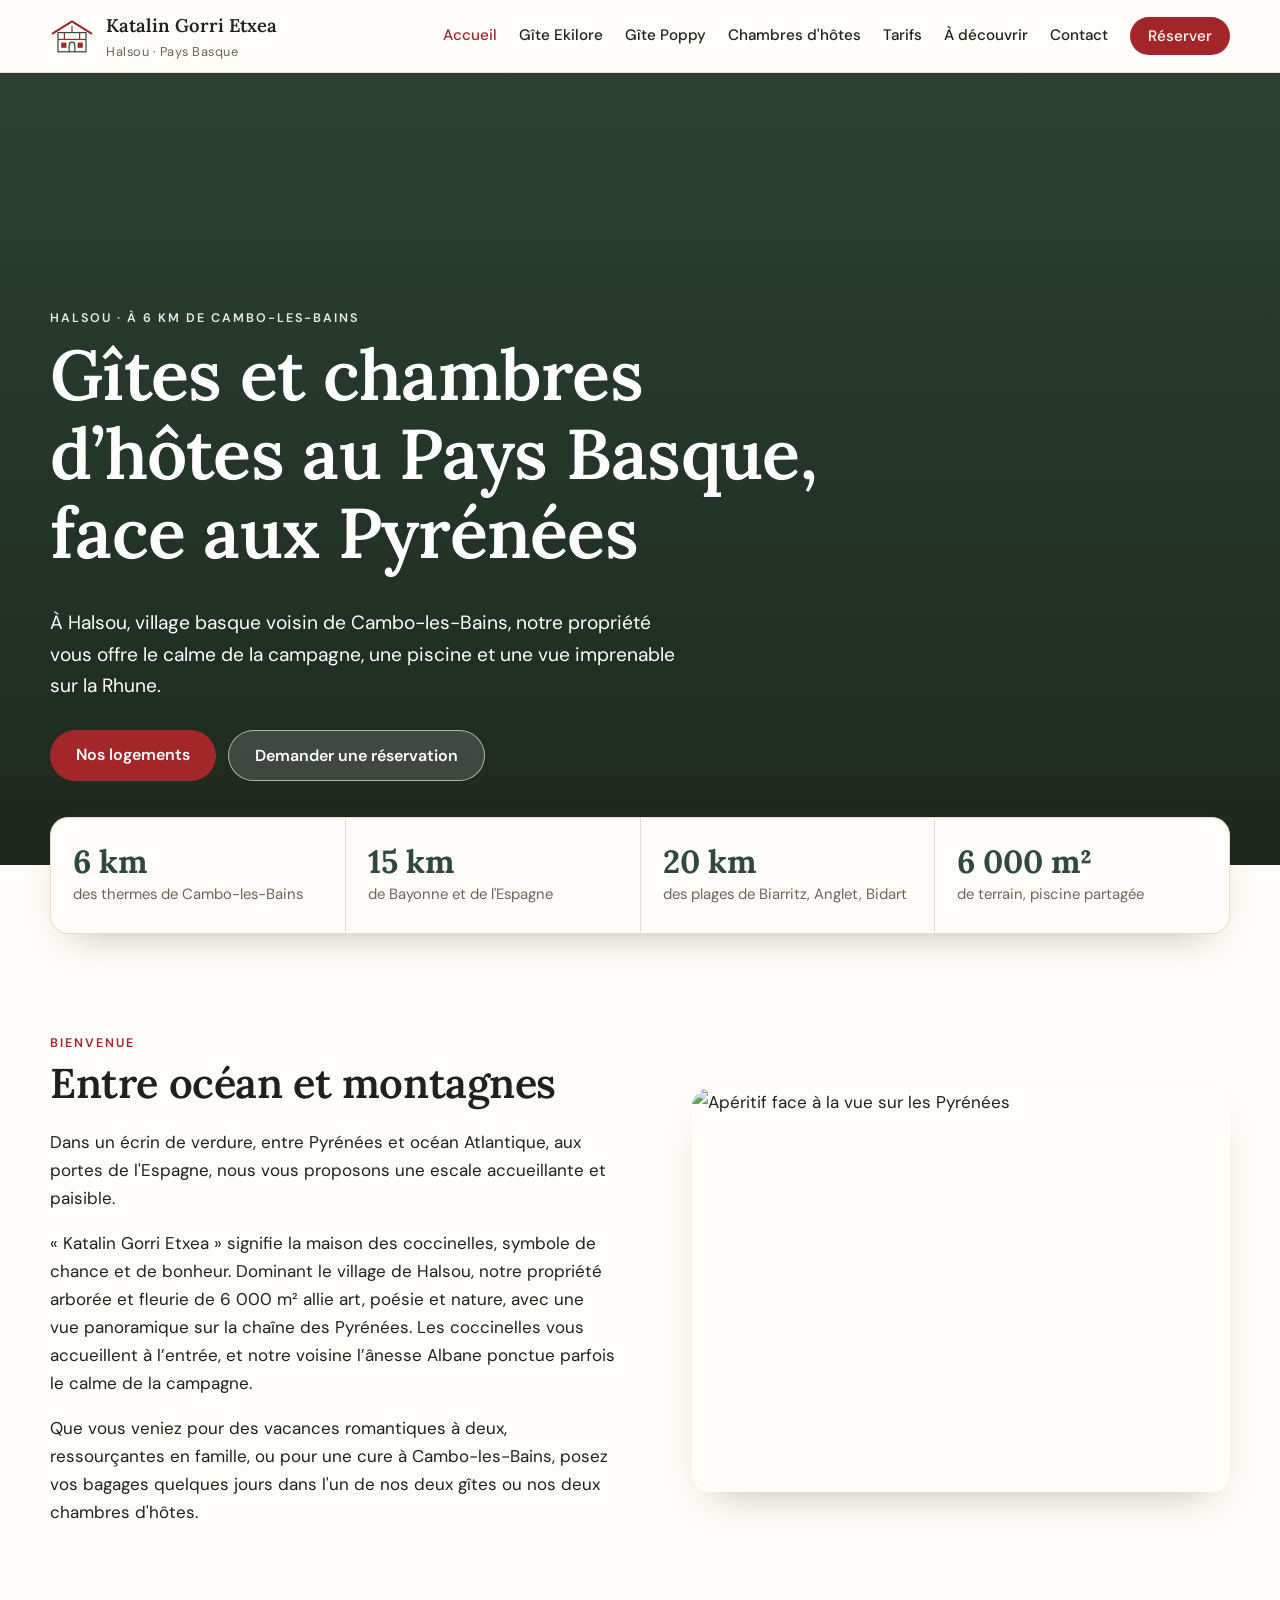
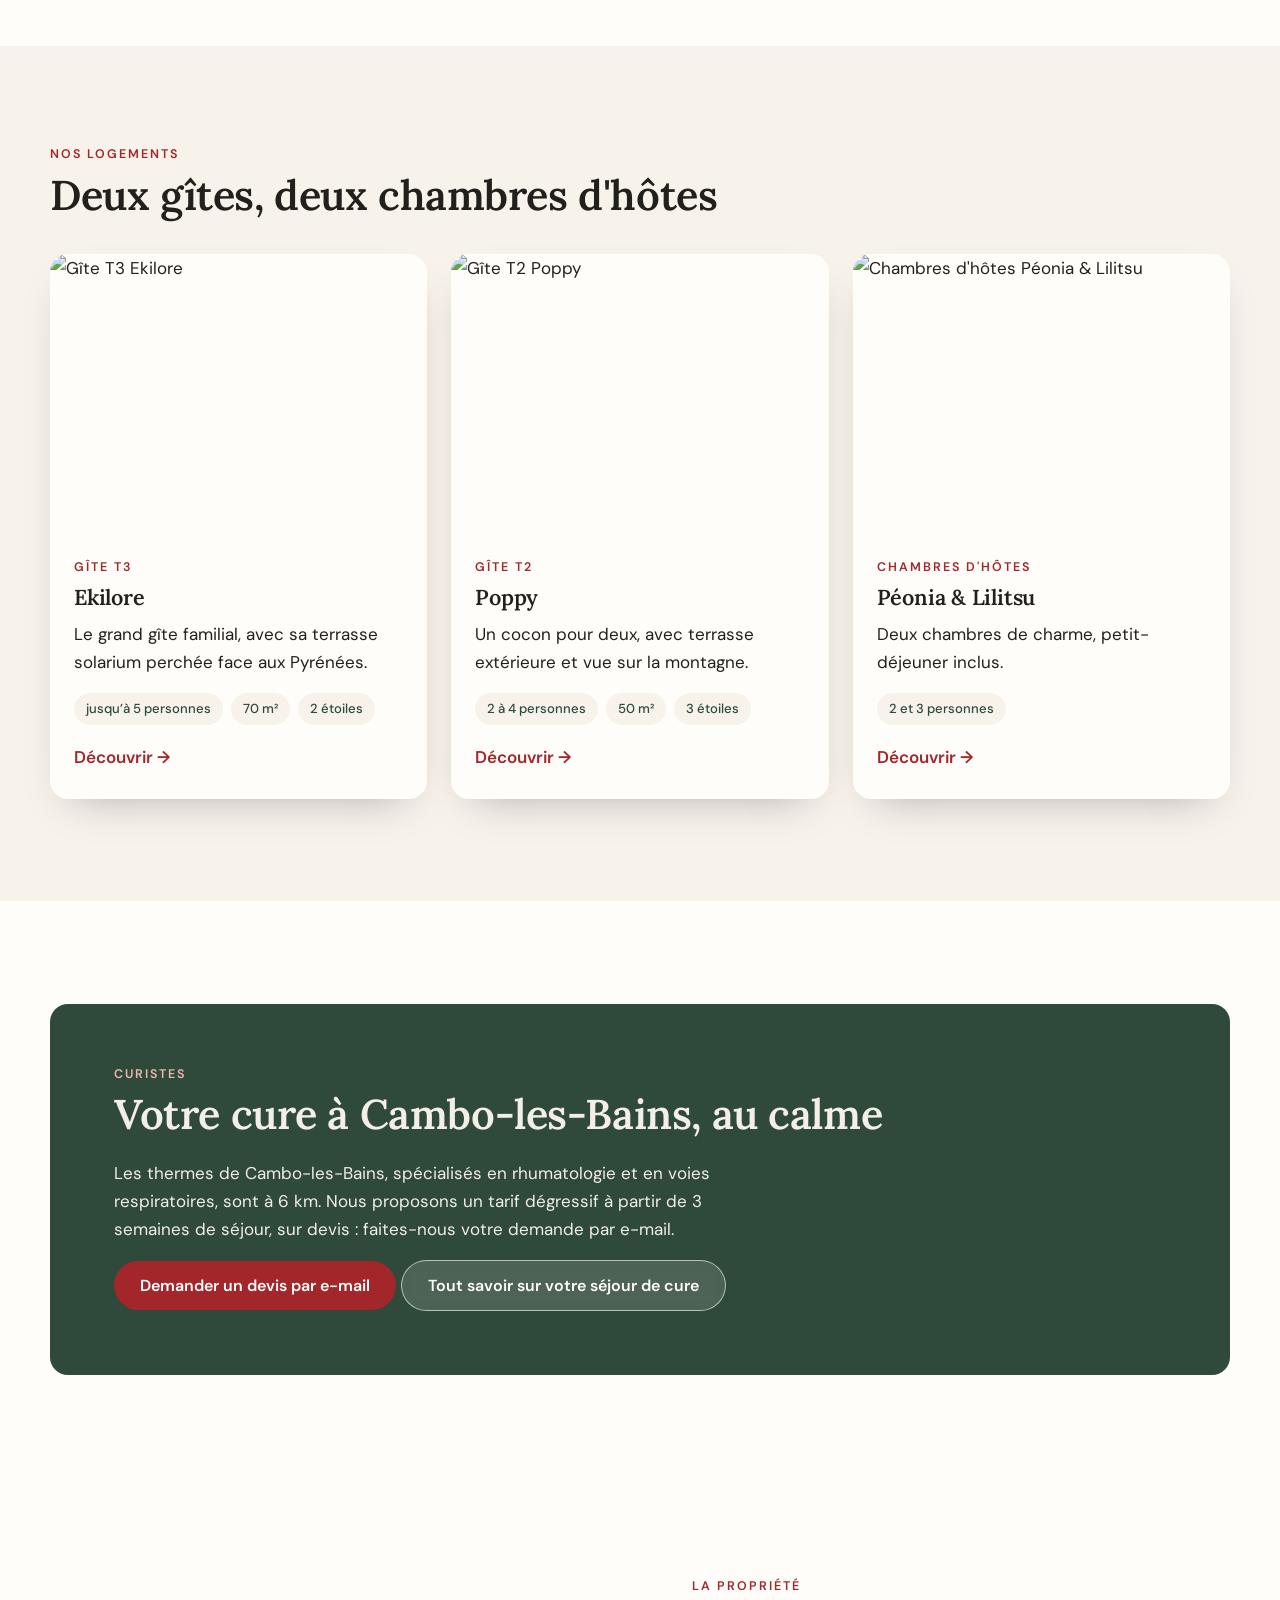
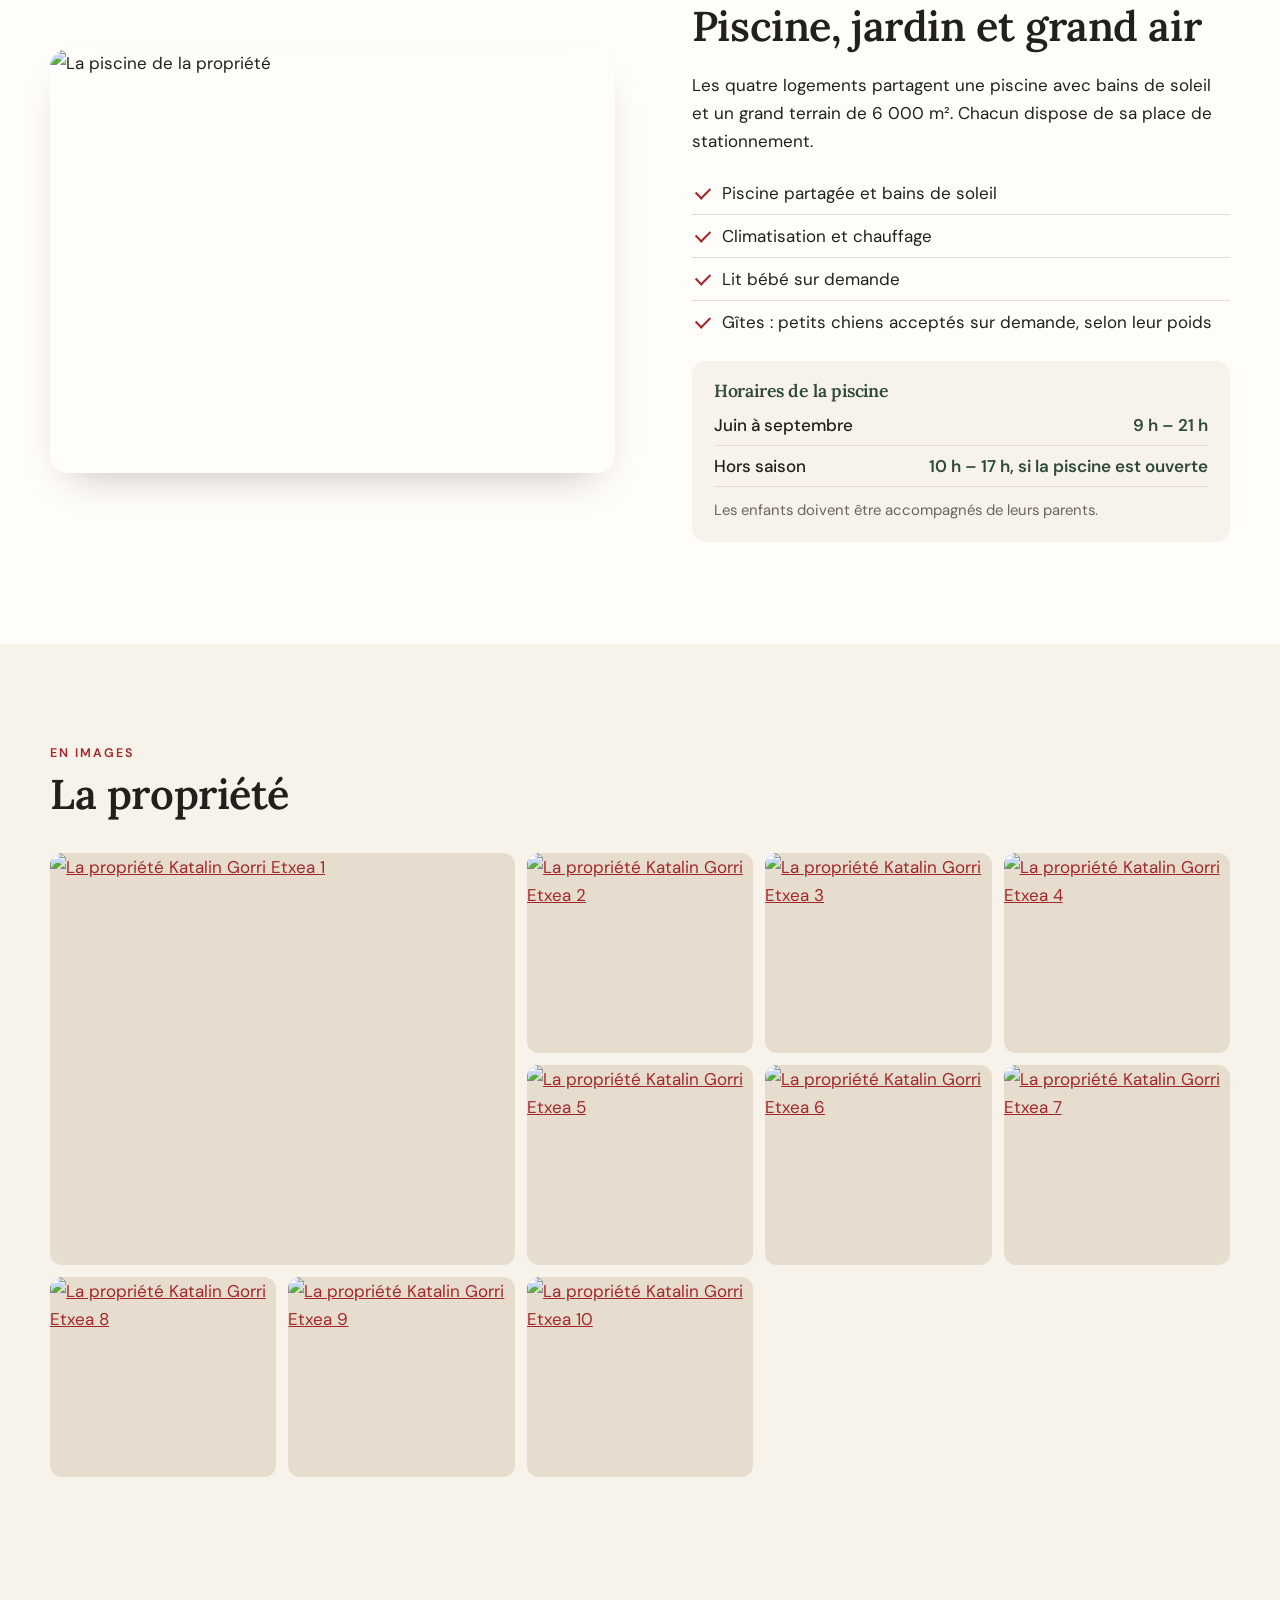
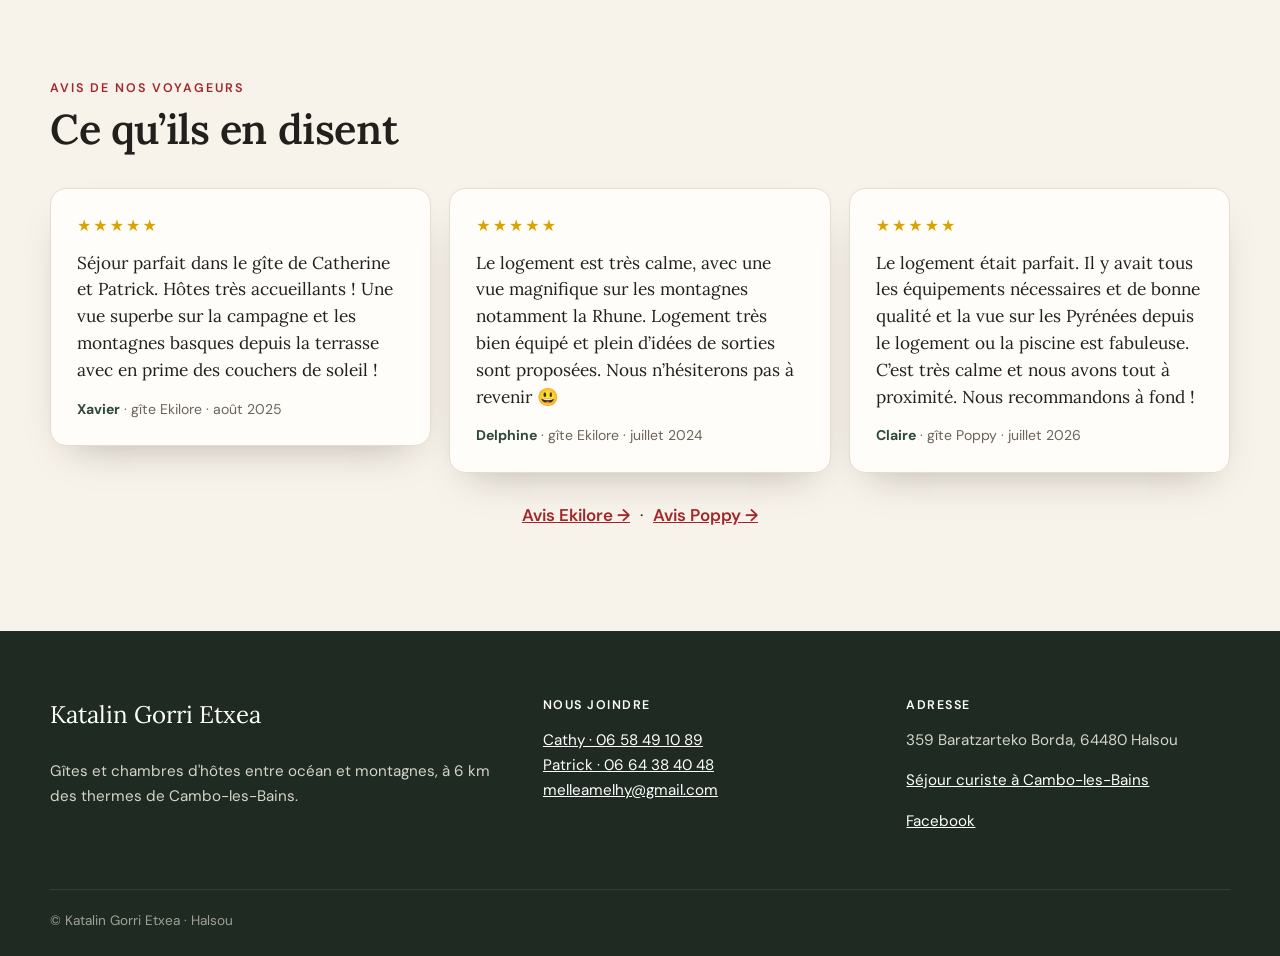
==== commit 76c826cd: "Précision : pas de repas servis ; retrait des photos de la terrasse couverte sur l'accueil Co-Author" ====
--- a/index.html
+++ b/index.html
@@ -85,7 +85,7 @@
   </div>
 </a>
 <a class="card" href="chambres-d-hotes.html">
-  <div class="card-img"><img src="https://static.wixstatic.com/media/296fe6_31fca8ec7de94b82bc424af1eae79cbd~mv2.jpg/v1/fill/w_900,h_680,al_c,q_85,enc_auto/peonia.jpg" alt="Chambres d&#x27;hôtes Péonia &amp; Lilitsu" loading="lazy"></div>
+  <div class="card-img"><img src="https://static.wixstatic.com/media/296fe6_d808bafa84c94e05a4ba585ddfa03d93~mv2.jpg/v1/fill/w_900,h_680,al_c,q_85,enc_auto/lilitsu.jpg" alt="Chambres d&#x27;hôtes Péonia &amp; Lilitsu" loading="lazy"></div>
   <div class="card-body">
     <p class="eyebrow">Chambres d&#x27;hôtes</p>
     <h3>Péonia &amp; Lilitsu</h3>
@@ -119,7 +119,7 @@
 <section class="section tint">
   <div class="wrap">
     <div class="section-head"><p class="eyebrow">En images</p><h2>La propriété</h2></div>
-    <div class="gallery" data-alt="La propriété Katalin Gorri Etxea" data-ids="9f3aa9b7a44b468bb11a74c111266442.jpg bb9e10ee93f145ba8f422be8c622d075.jpg fe51626fd1994de0acdd5ce600449810.jpg 022b25d7b9314ae6ab5f9e20cf169c8e.jpg ba79c217d8bb44a2bcadd54d70fe613b.jpg 5ef24d83daa34505a096cc7307ca32fe.jpg 0e16771a4b5f4086b3e6eb5cce9d73bd.jpg e1a767b8722c46fab213ea5e53106079.jpg a86a0bd6938c435097227e18d6f07094.jpg 0660a6e9d21144188d92a30a6ba77f63.jpg 4d6a3dd829424683bbed1e88e2e6ec81.jpg 7918c06ab15a44df88eda4333ff03c17.jpg"></div>
+    <div class="gallery" data-alt="La propriété Katalin Gorri Etxea" data-ids="9f3aa9b7a44b468bb11a74c111266442.jpg bb9e10ee93f145ba8f422be8c622d075.jpg fe51626fd1994de0acdd5ce600449810.jpg 022b25d7b9314ae6ab5f9e20cf169c8e.jpg ba79c217d8bb44a2bcadd54d70fe613b.jpg 5ef24d83daa34505a096cc7307ca32fe.jpg a86a0bd6938c435097227e18d6f07094.jpg 0660a6e9d21144188d92a30a6ba77f63.jpg 4d6a3dd829424683bbed1e88e2e6ec81.jpg 7918c06ab15a44df88eda4333ff03c17.jpg"></div>
   </div>
 </section>
 
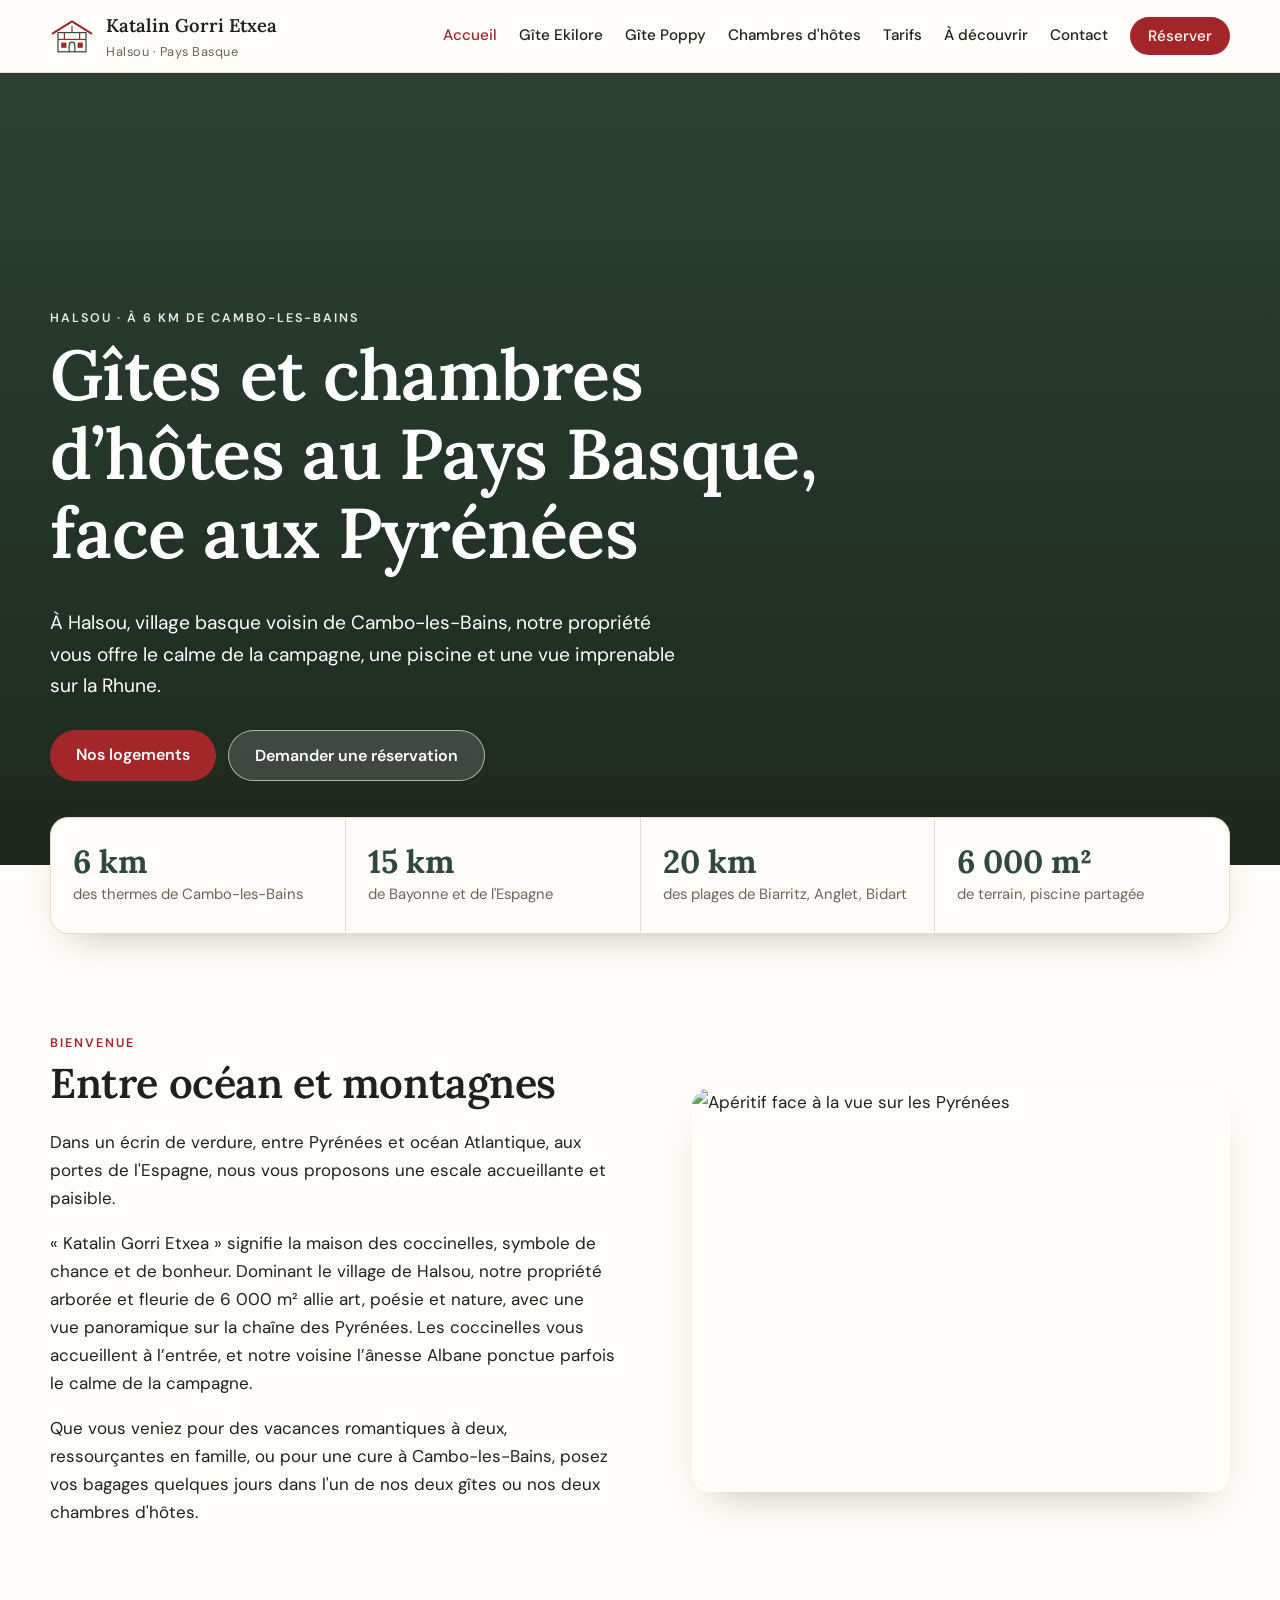
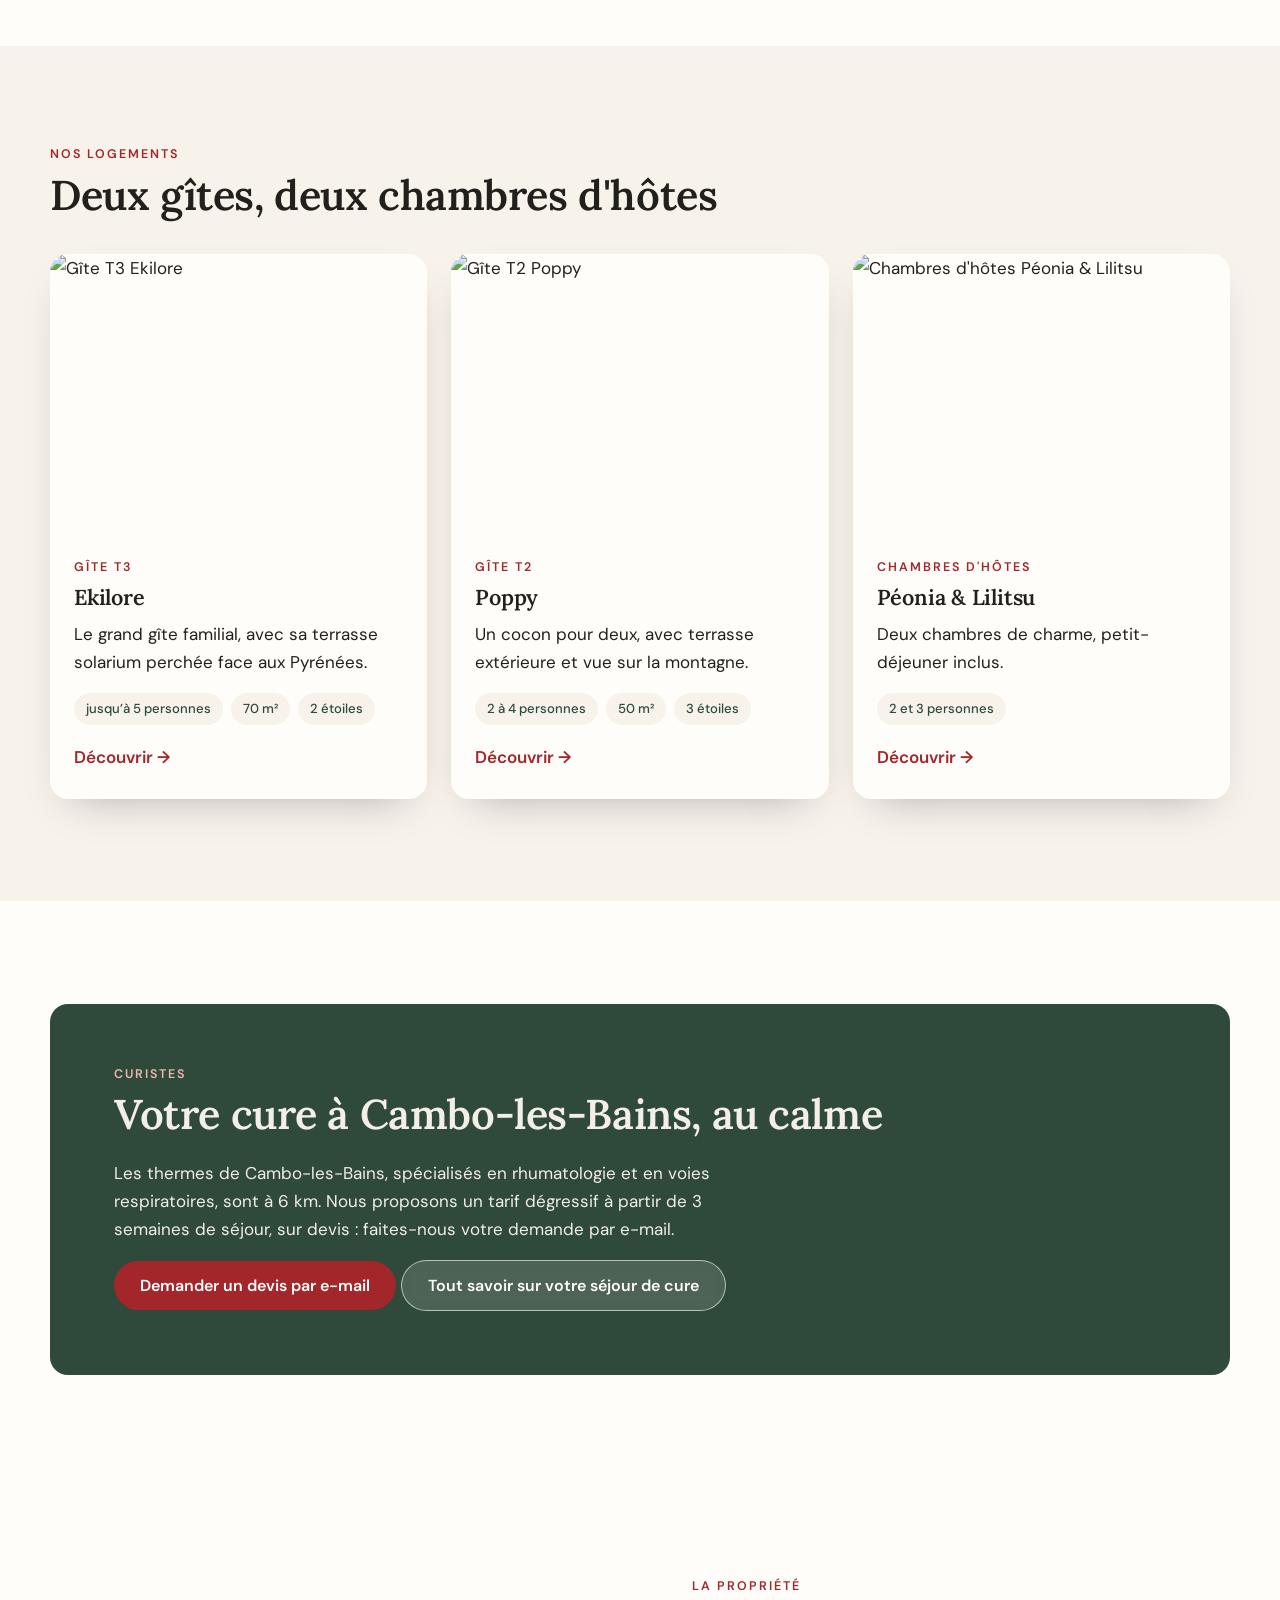
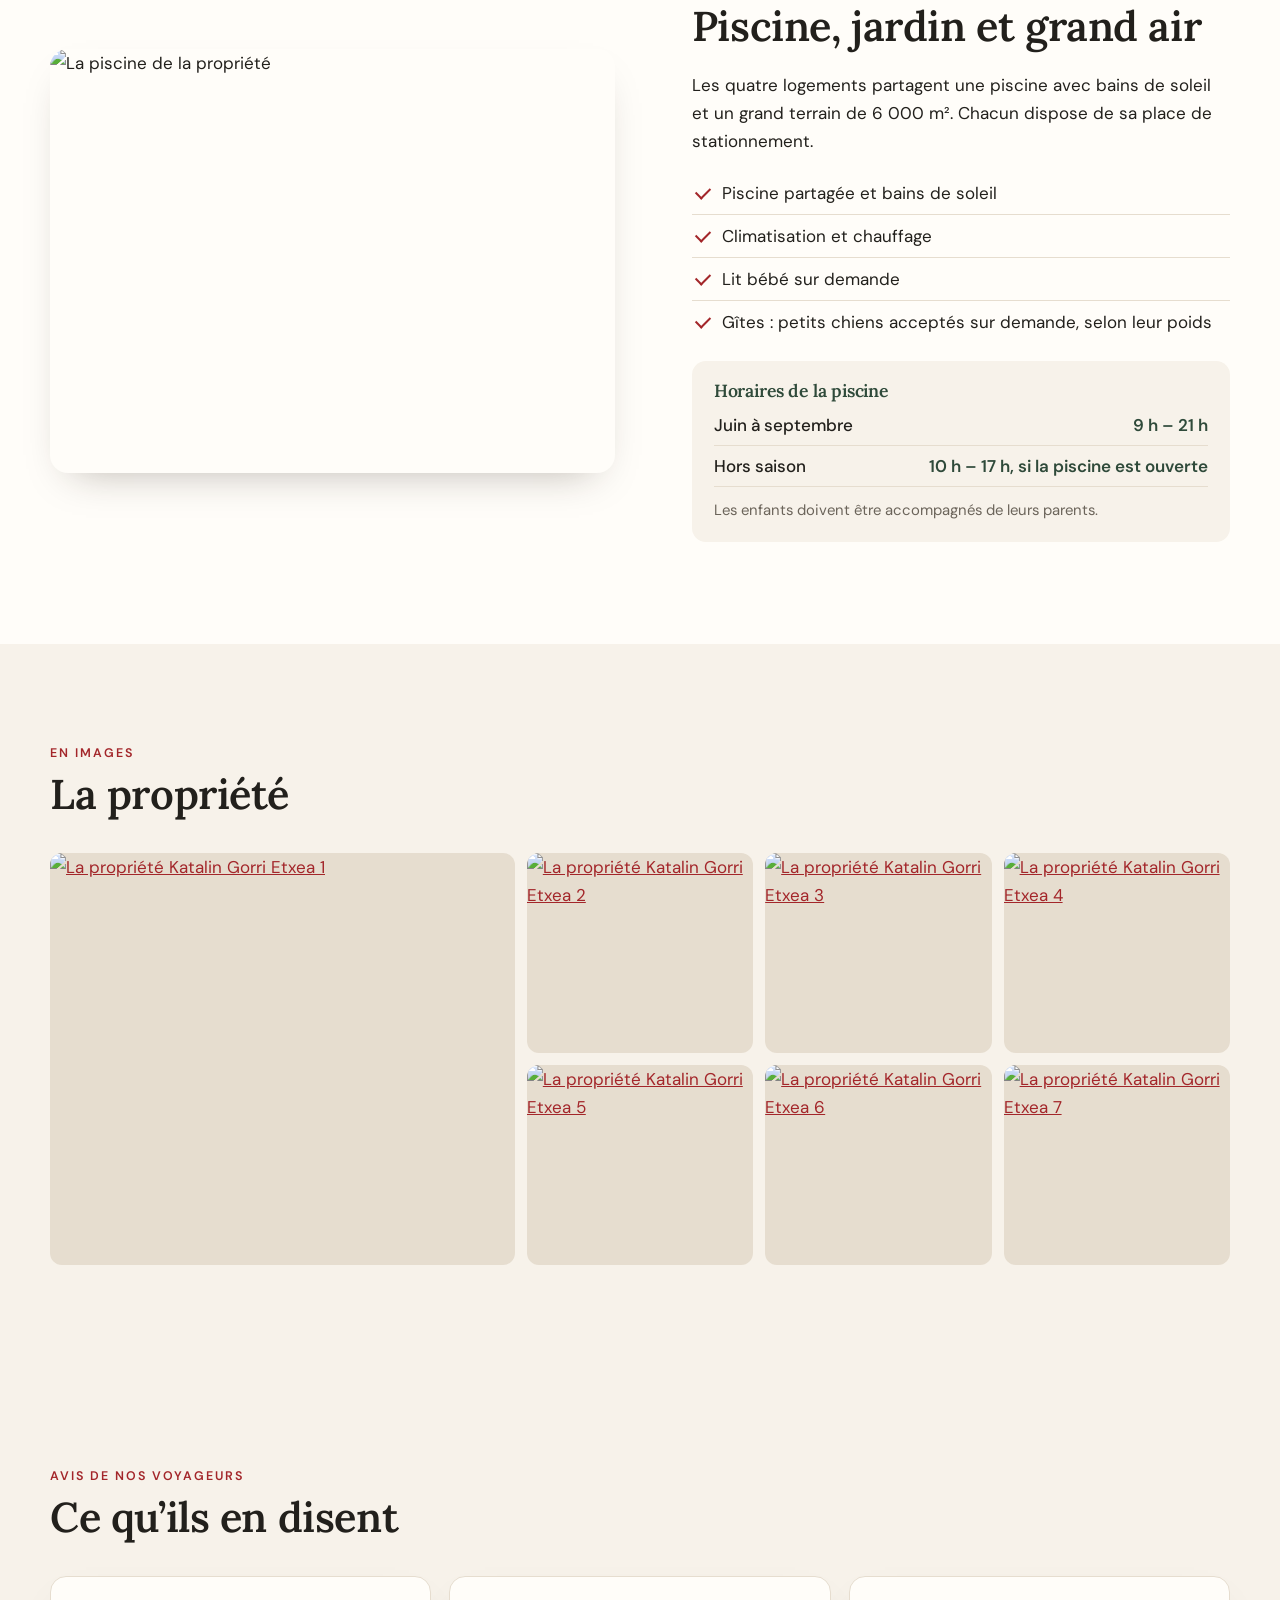
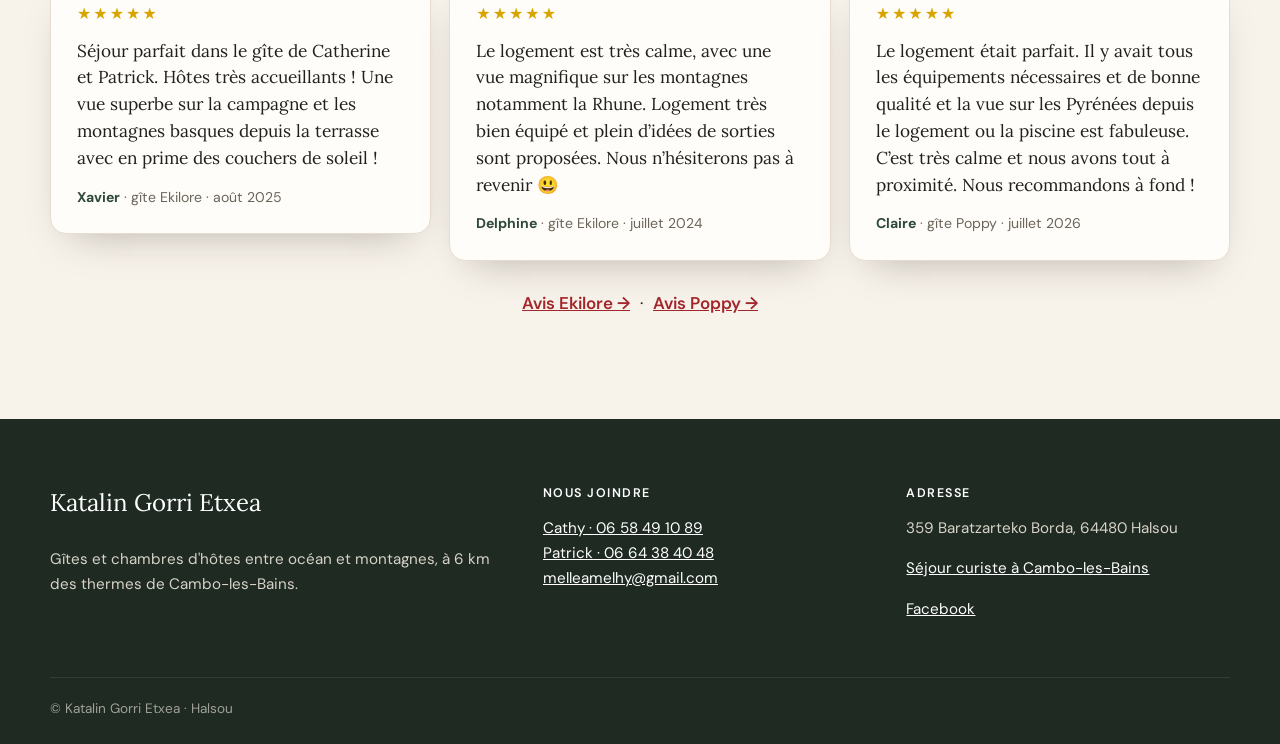
==== commit 17314dfc: "Accueil : retrait de 3 photos de la galerie Co-Authored-By: Claude Opus 5.5 <noreply@anthropic.com> " ====
--- a/index.html
+++ b/index.html
@@ -119,7 +119,7 @@
 <section class="section tint">
   <div class="wrap">
     <div class="section-head"><p class="eyebrow">En images</p><h2>La propriété</h2></div>
-    <div class="gallery" data-alt="La propriété Katalin Gorri Etxea" data-ids="9f3aa9b7a44b468bb11a74c111266442.jpg bb9e10ee93f145ba8f422be8c622d075.jpg fe51626fd1994de0acdd5ce600449810.jpg 022b25d7b9314ae6ab5f9e20cf169c8e.jpg ba79c217d8bb44a2bcadd54d70fe613b.jpg 5ef24d83daa34505a096cc7307ca32fe.jpg a86a0bd6938c435097227e18d6f07094.jpg 0660a6e9d21144188d92a30a6ba77f63.jpg 4d6a3dd829424683bbed1e88e2e6ec81.jpg 7918c06ab15a44df88eda4333ff03c17.jpg"></div>
+    <div class="gallery" data-alt="La propriété Katalin Gorri Etxea" data-ids="9f3aa9b7a44b468bb11a74c111266442.jpg fe51626fd1994de0acdd5ce600449810.jpg 022b25d7b9314ae6ab5f9e20cf169c8e.jpg ba79c217d8bb44a2bcadd54d70fe613b.jpg a86a0bd6938c435097227e18d6f07094.jpg 0660a6e9d21144188d92a30a6ba77f63.jpg 7918c06ab15a44df88eda4333ff03c17.jpg"></div>
   </div>
 </section>
 
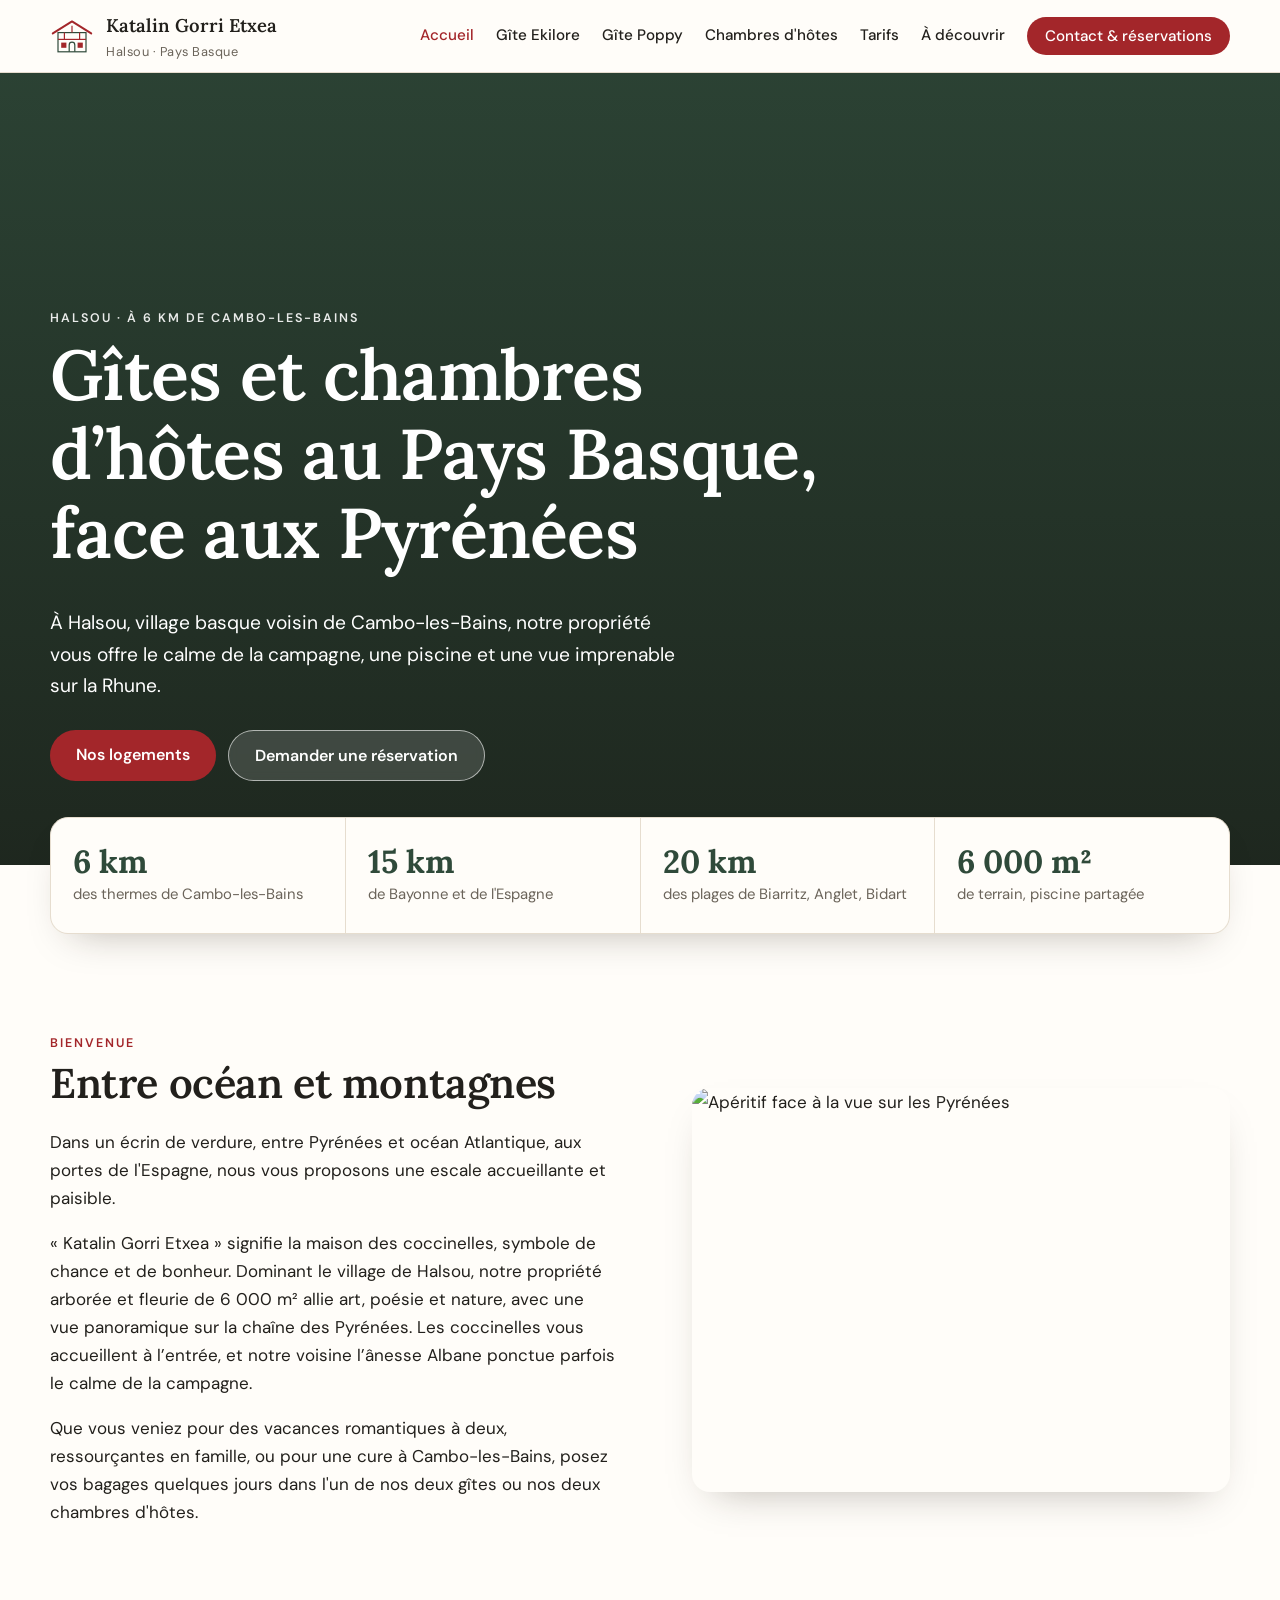
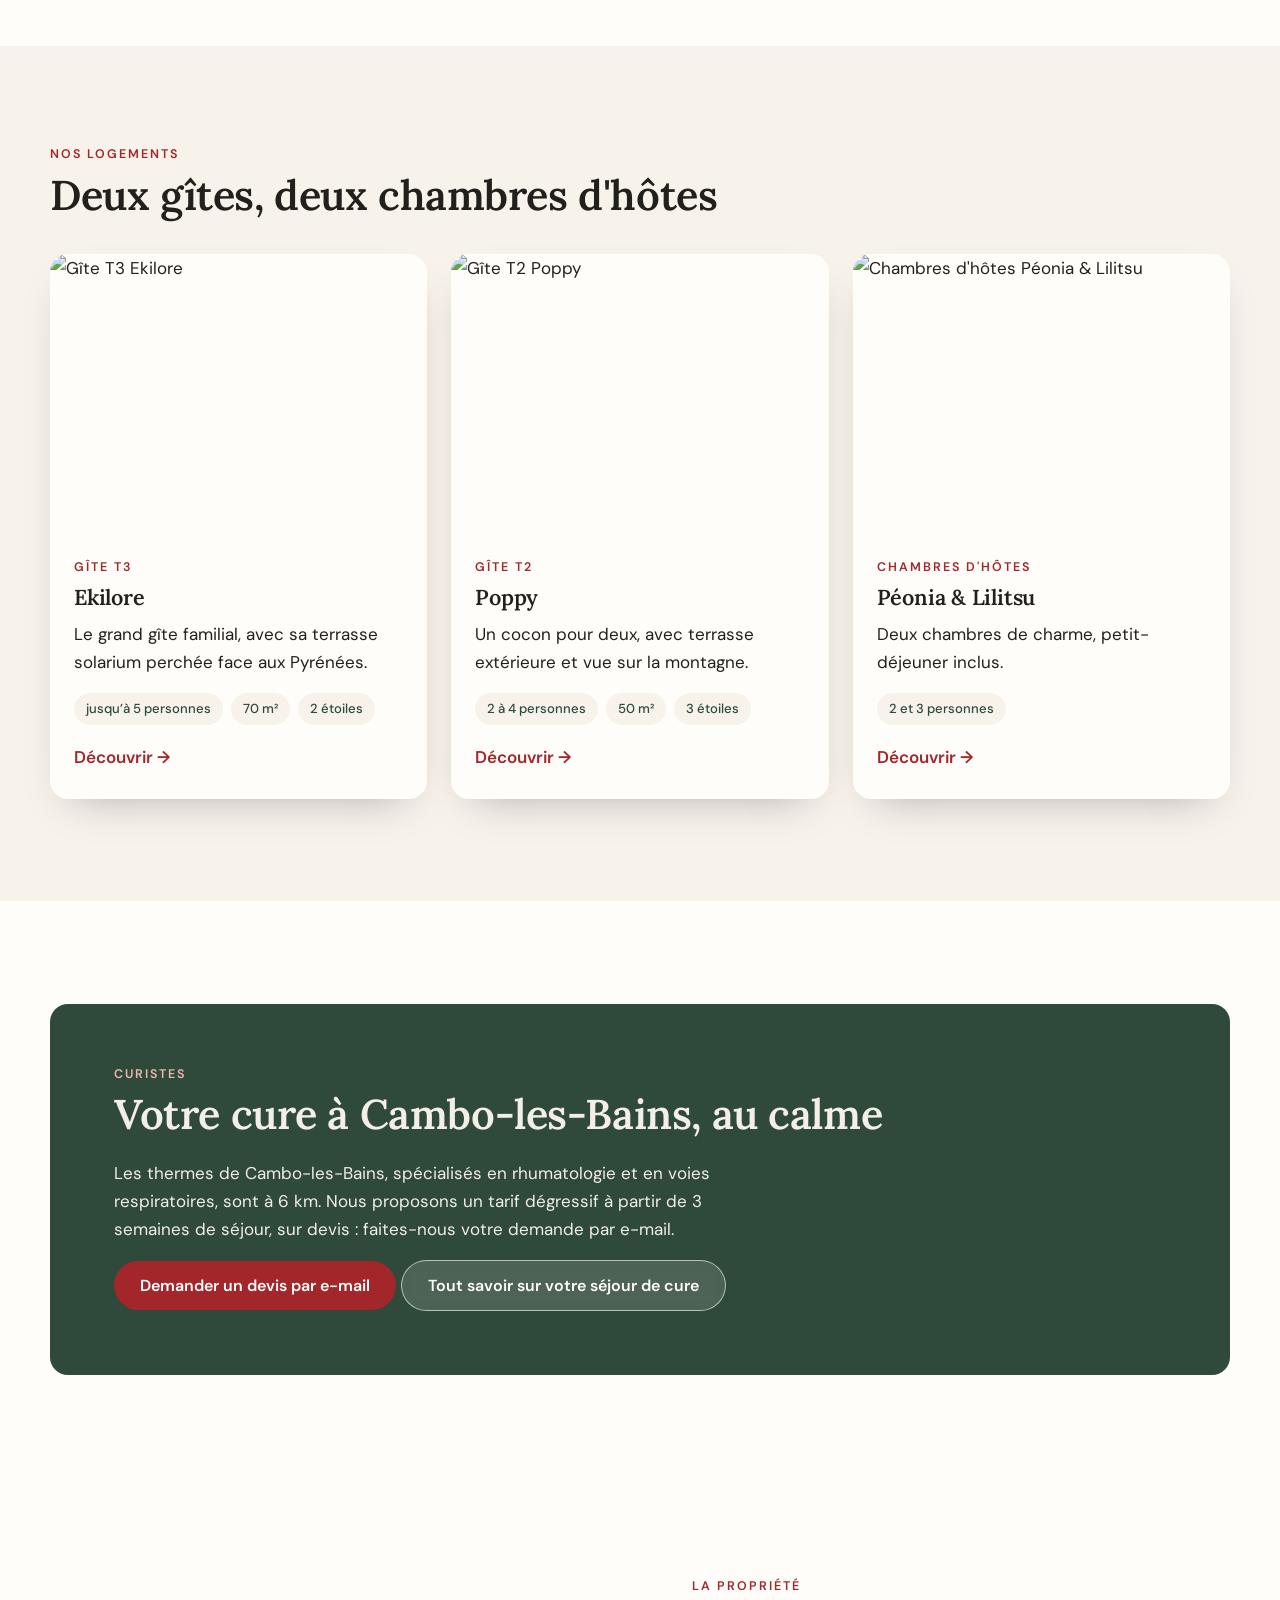
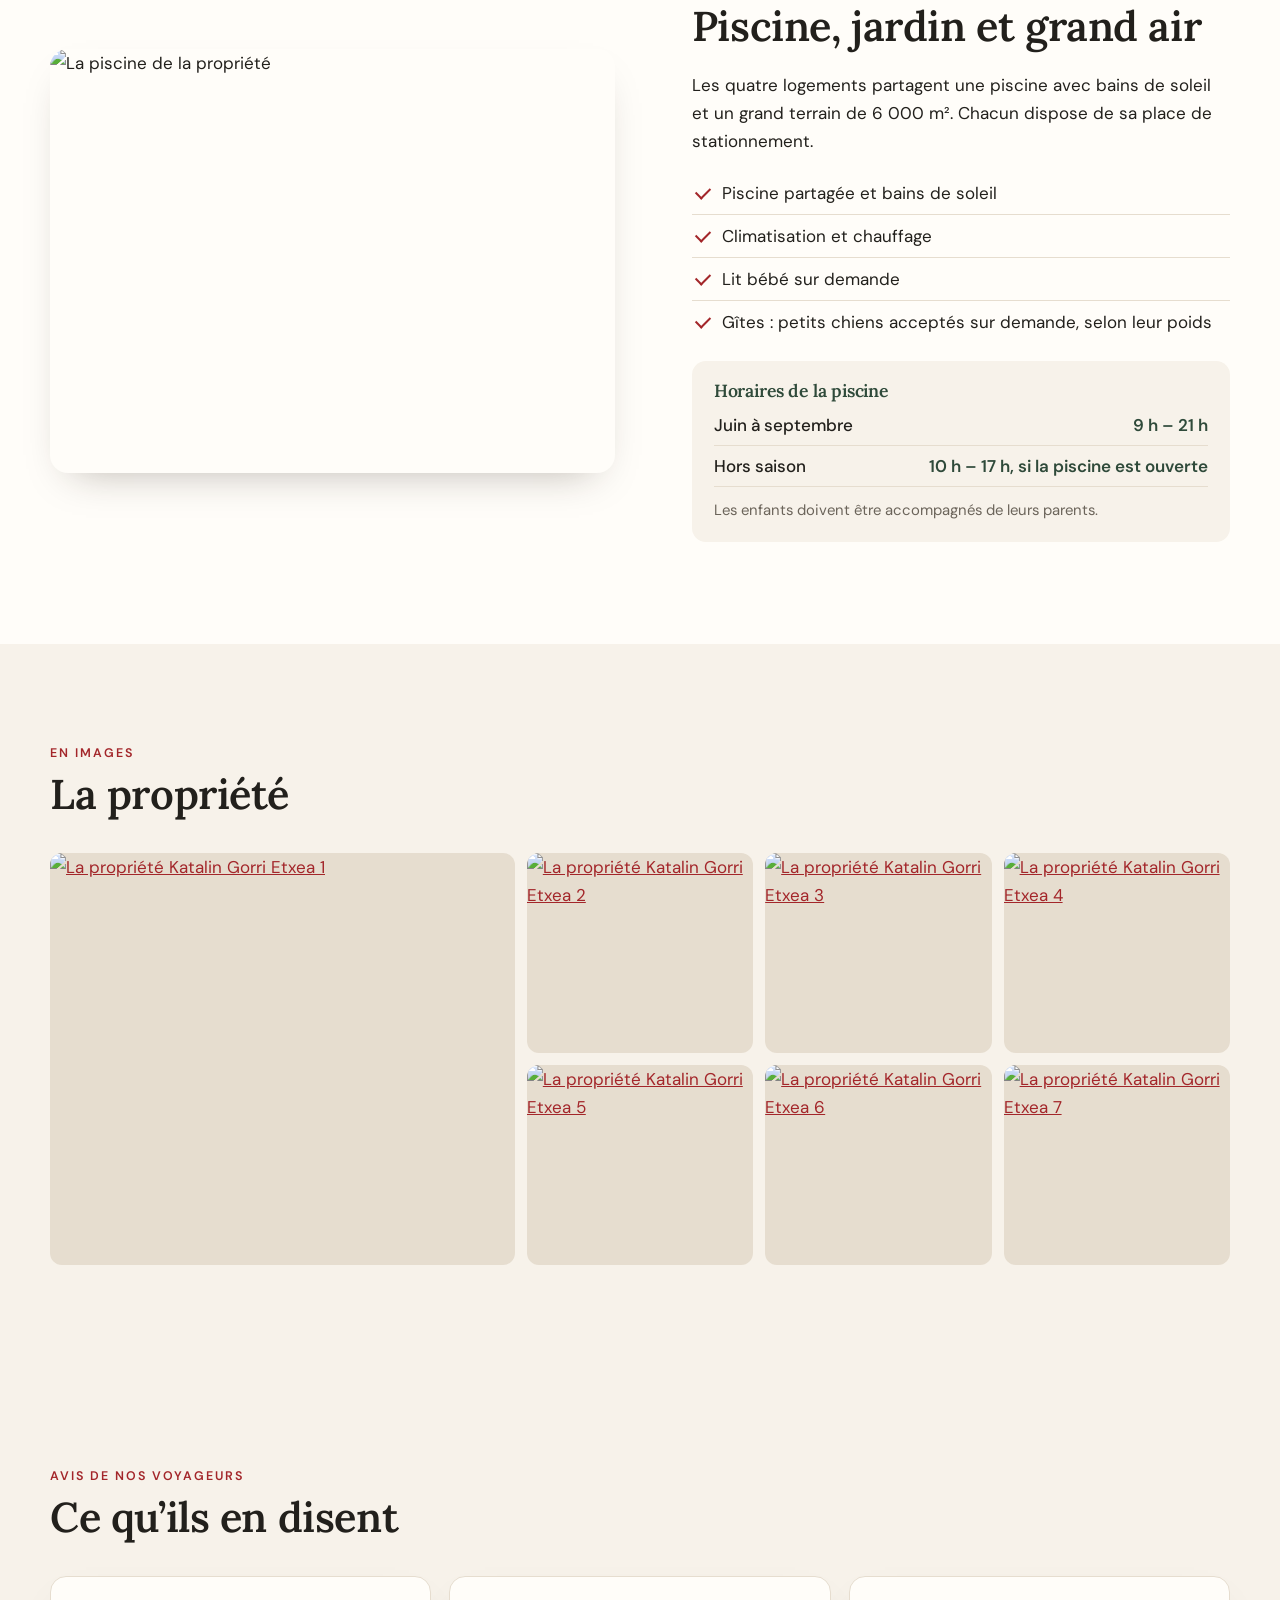
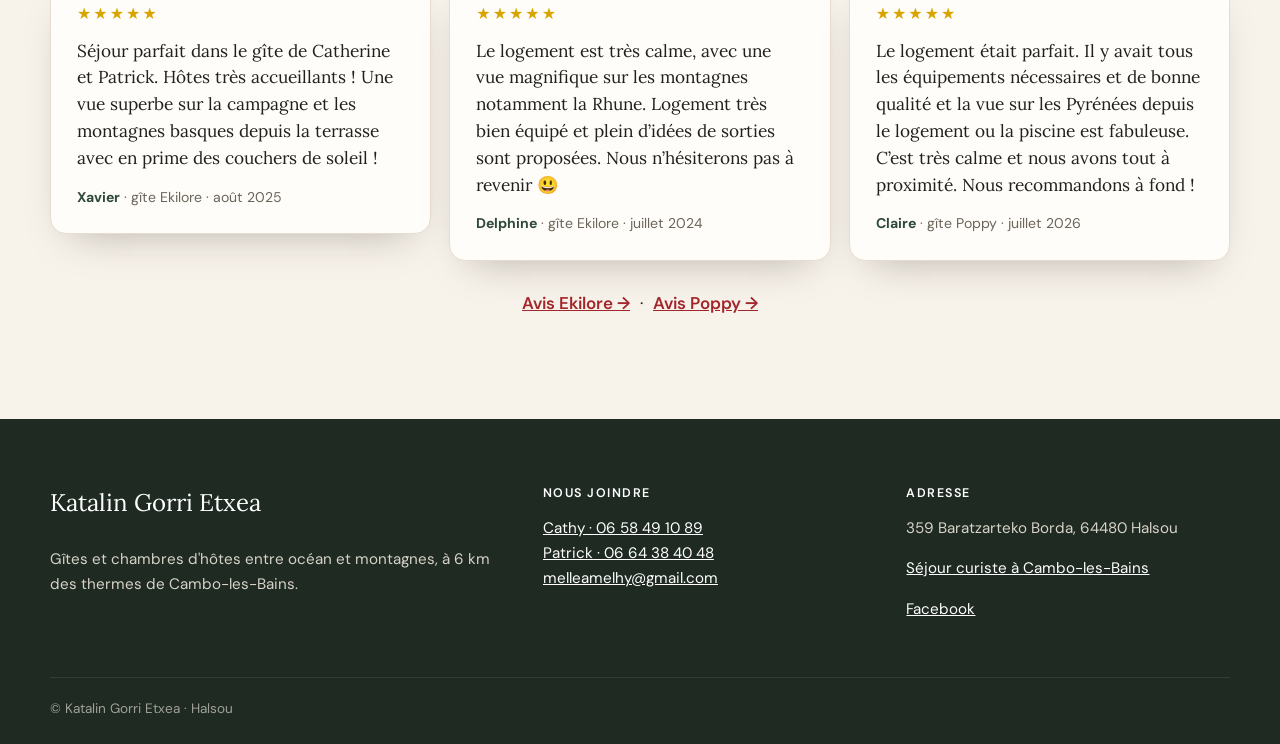
==== commit 2284c5fe: "Menu : un seul lien Contact & réservations Co-Authored-By: Claude Opus 5.5 <noreply@anthropic.com> C" ====
--- a/index.html
+++ b/index.html
@@ -11,7 +11,7 @@
 <link rel="preconnect" href="https://fonts.googleapis.com">
 <link rel="preconnect" href="https://fonts.gstatic.com" crossorigin>
 <link href="https://fonts.googleapis.com/css2?family=Lora:wght@400;600&family=DM+Sans:wght@400;500;600&display=swap" rel="stylesheet">
-<link rel="stylesheet" href="assets/style.css">
+<link rel="stylesheet" href="assets/style.css?v=2">
 <link rel="icon" href="assets/favicon.svg" type="image/svg+xml">
 <link rel="canonical" href="https://katalingorrietxea.com/">
 <meta property="og:url" content="https://katalingorrietxea.com/">
@@ -28,7 +28,7 @@
   <div class="wrap header-inner">
     <a class="brand" href="index.html"><img class="brand-mark" src="assets/logo-maison.svg" alt="" width="44" height="38"><span><strong>Katalin Gorri Etxea</strong><small>Halsou · Pays Basque</small></span></a>
     <button class="menu-toggle" aria-expanded="false" aria-controls="nav">Menu</button>
-    <nav id="nav" class="nav"><a href="index.html" aria-current=page>Accueil</a><a href="ekilore.html">Gîte Ekilore</a><a href="poppy.html">Gîte Poppy</a><a href="chambres-d-hotes.html">Chambres d&#x27;hôtes</a><a href="tarifs.html">Tarifs</a><a href="visiter.html">À découvrir</a><a href="contact.html">Contact</a><a class="btn btn-small" href="contact.html#reserver">Réserver</a></nav>
+    <nav id="nav" class="nav"><a href="index.html" aria-current=page>Accueil</a><a href="ekilore.html">Gîte Ekilore</a><a href="poppy.html">Gîte Poppy</a><a href="chambres-d-hotes.html">Chambres d&#x27;hôtes</a><a href="tarifs.html">Tarifs</a><a href="visiter.html">À découvrir</a><a class="btn btn-small" href="contact.html">Contact &amp; réservations</a></nav>
   </div>
 </header>
 <main>
@@ -156,6 +156,6 @@
   <div class="wrap footer-bottom">© Katalin Gorri Etxea · Halsou</div>
 </footer>
 <div class="lightbox" hidden><button class="lb-close" aria-label="Fermer">×</button><button class="lb-prev" aria-label="Photo précédente">‹</button><img alt=""><button class="lb-next" aria-label="Photo suivante">›</button><p class="lb-count"></p></div>
-<script src="assets/site.js?v=3"></script>
+<script src="assets/site.js?v=6"></script>
 </body>
 </html>
--- a/assets/style.css
+++ b/assets/style.css
@@ -243,3 +243,5 @@
 .hero-photos{margin-top:18px}
 
 .tax-note{margin:-40px 0 56px;font-size:.93rem;color:var(--muted)}
+
+#opt-gite[hidden]{display:none}
